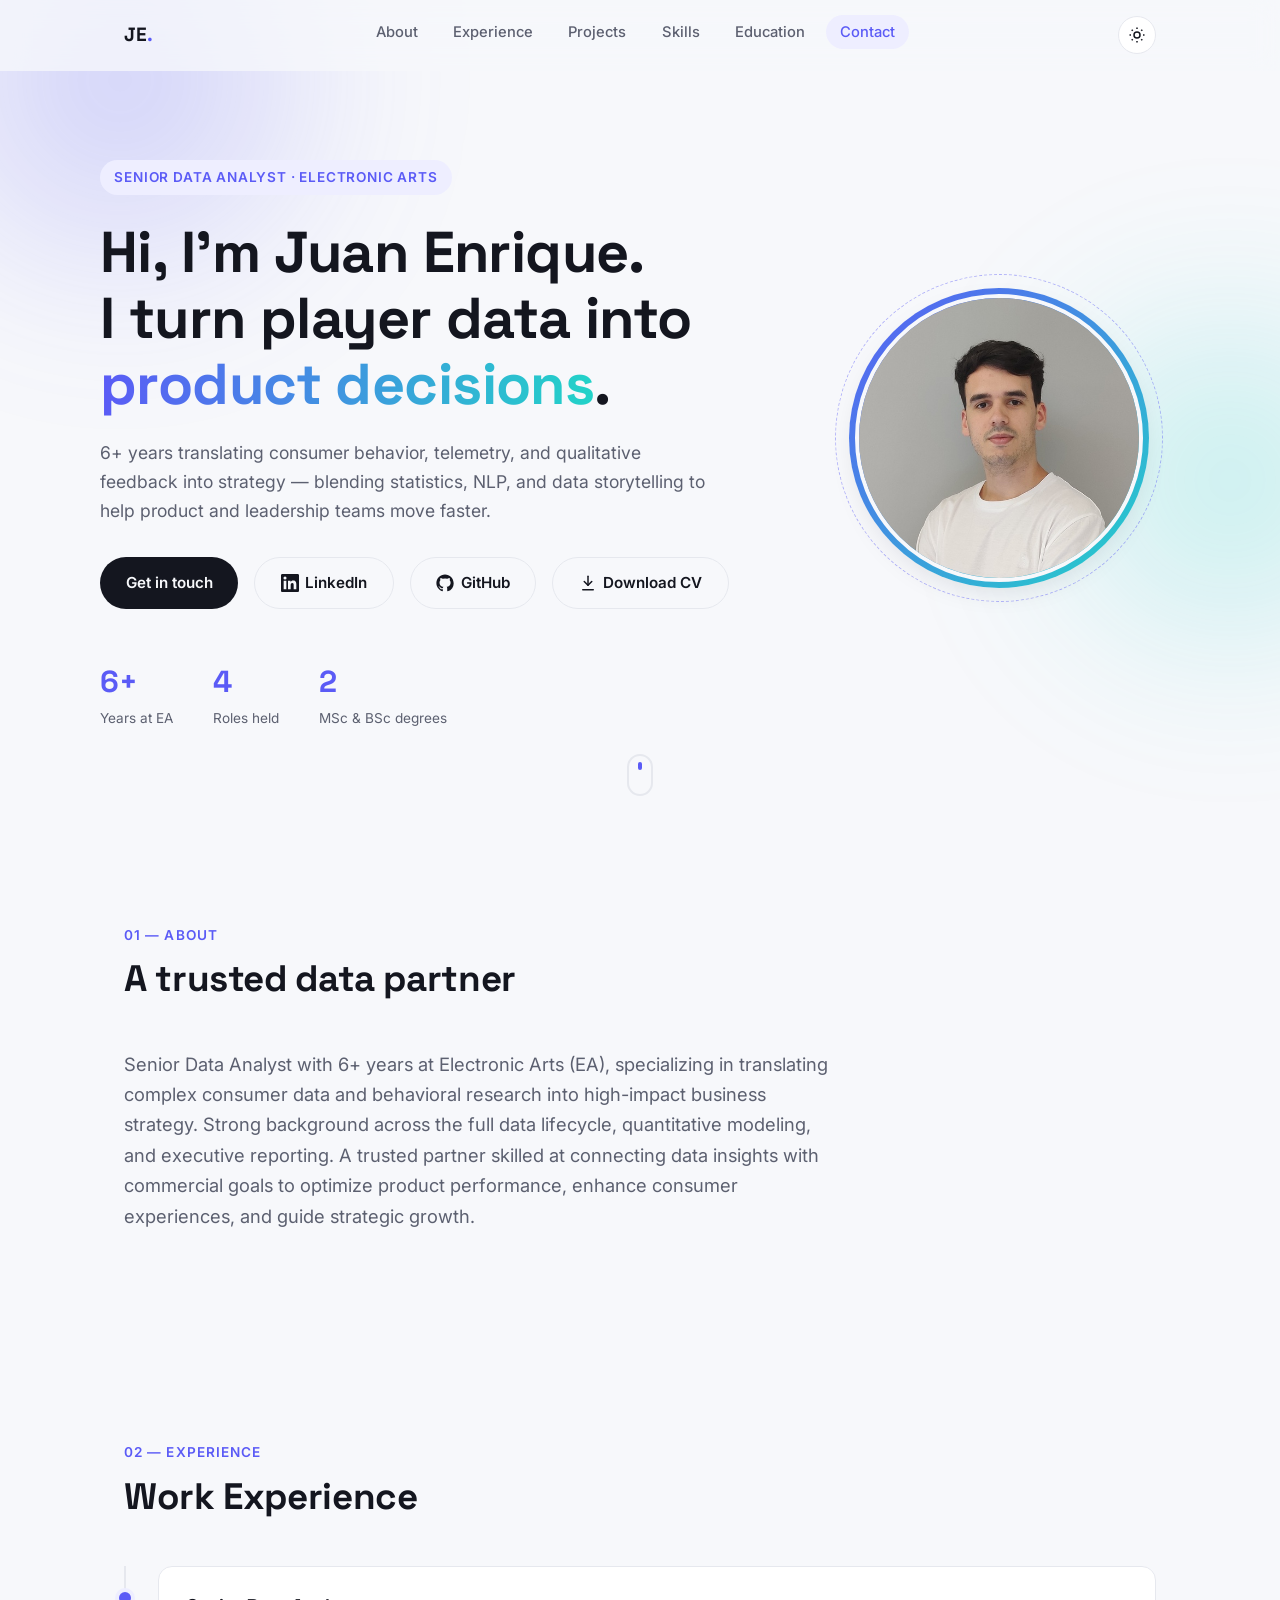
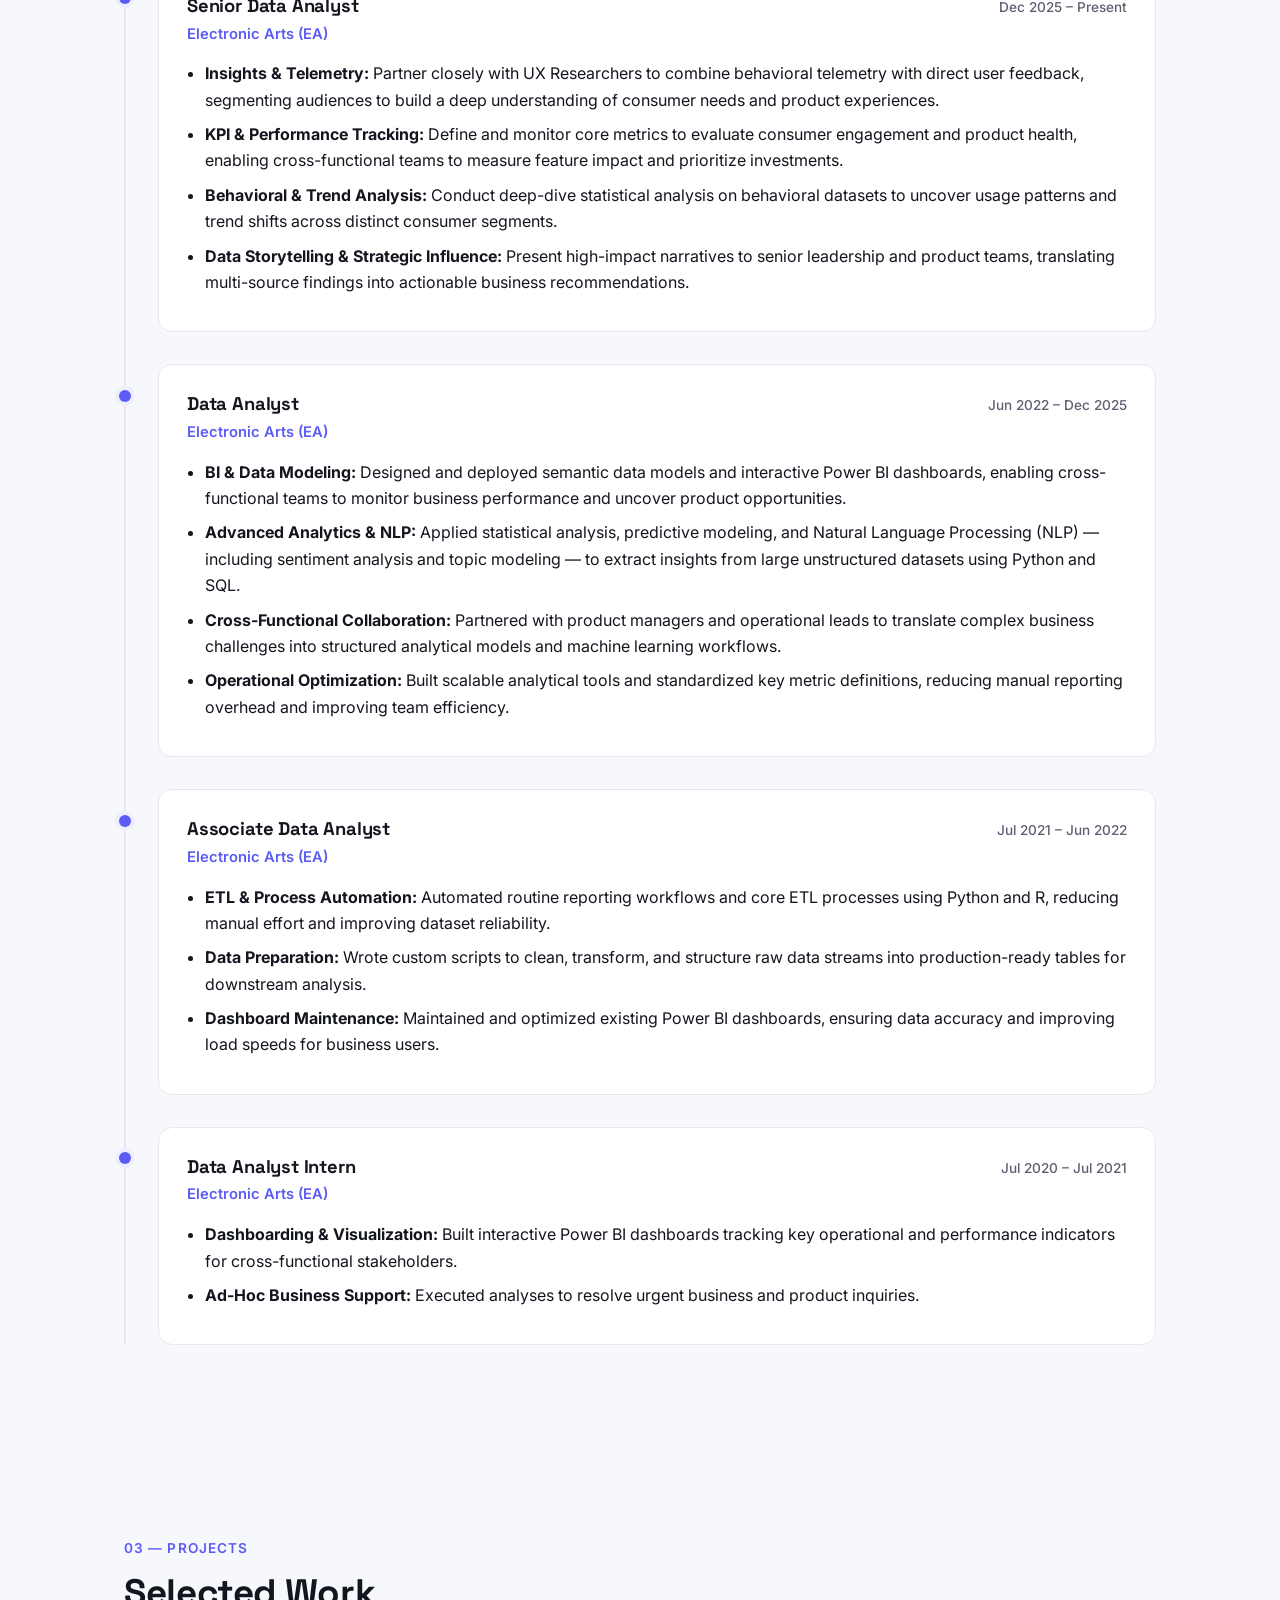
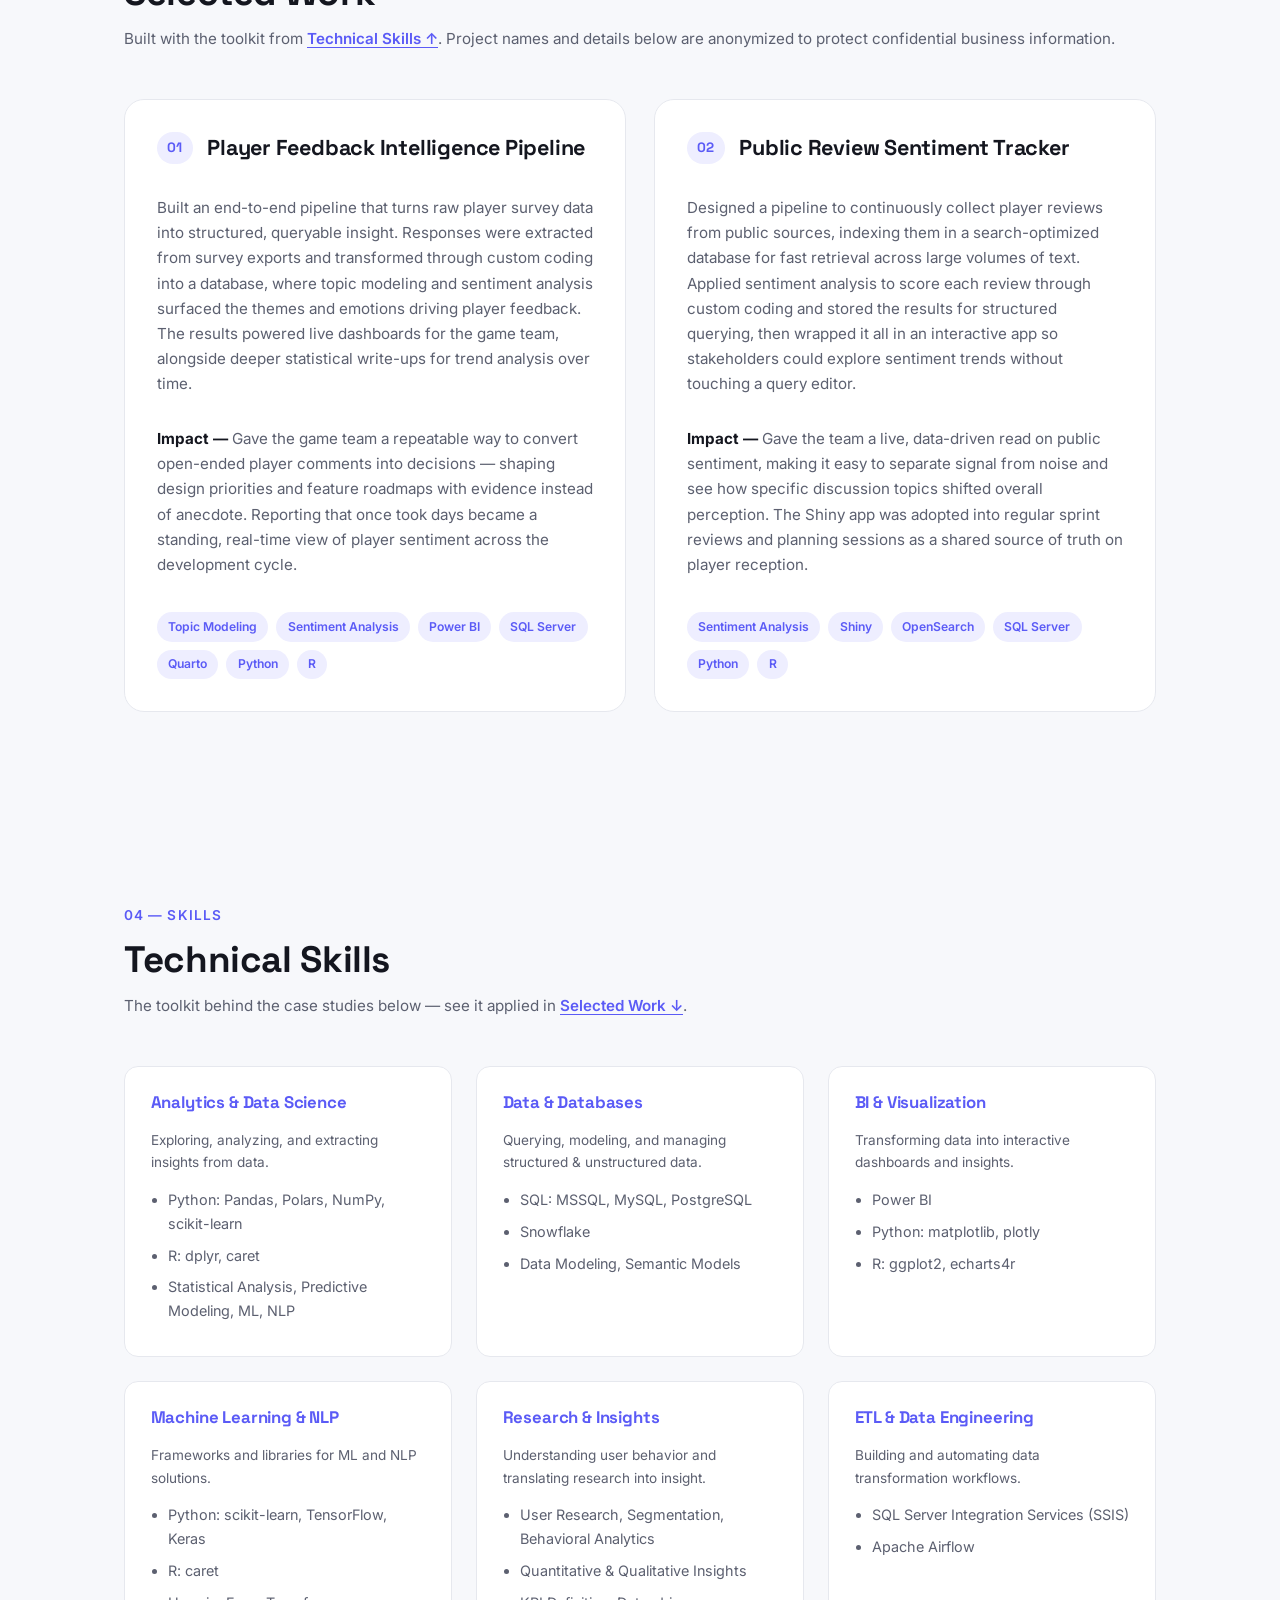
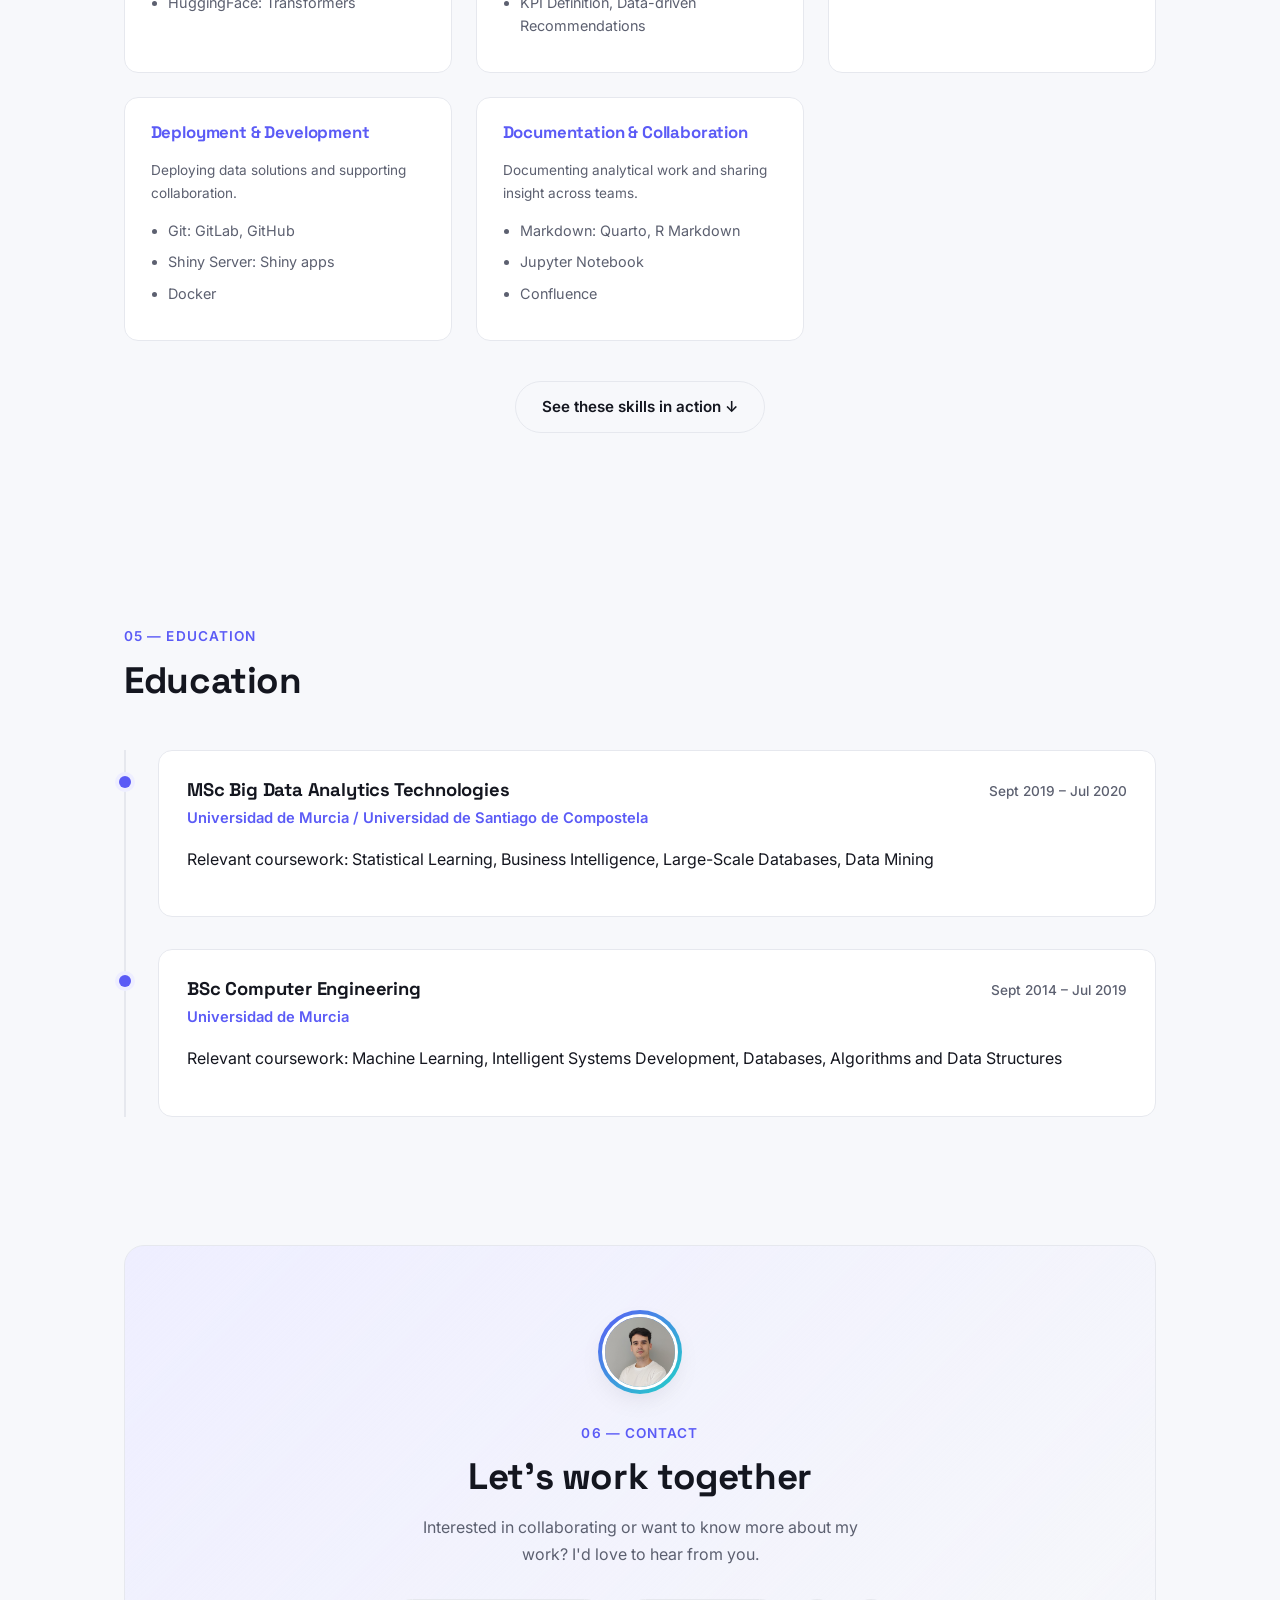
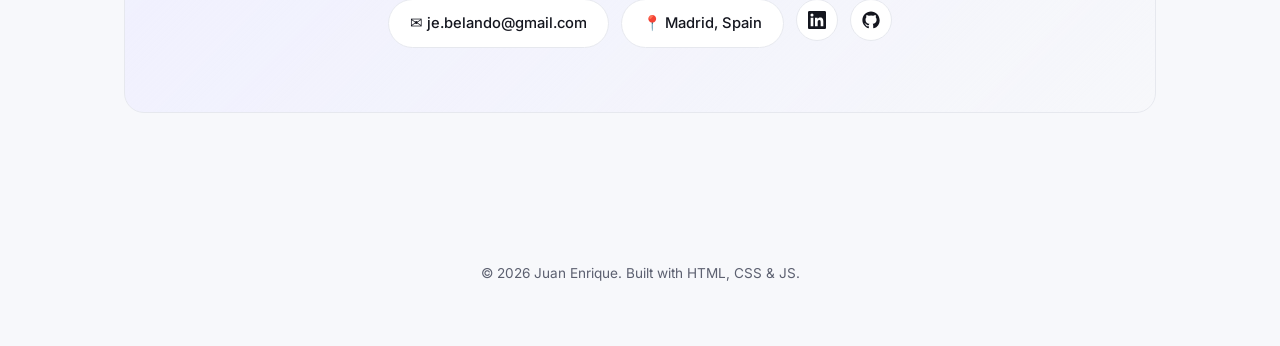
==== index.html @ f8875a60 "Portfolio site" ====
<!DOCTYPE html>
<html lang="en">
<head>
  <meta charset="UTF-8">
  <meta name="viewport" content="width=device-width, initial-scale=1.0">
  <title>Juan Enrique Belando — Senior Data Analyst</title>
  <meta name="description" content="Senior Data Analyst specializing in behavioral analytics, NLP, and data storytelling.">

  <link rel="icon" type="image/svg+xml" href="favicon.svg">
  <link rel="apple-touch-icon" href="favicon.svg">

  <meta property="og:type" content="website">
  <meta property="og:title" content="Juan Enrique — Senior Data Analyst">
  <meta property="og:description" content="Senior Data Analyst specializing in behavioral analytics, NLP, and data storytelling.">
  <meta property="og:image" content="profile.jpeg">
  <meta name="twitter:card" content="summary">
  <meta name="twitter:title" content="Juan Enrique — Senior Data Analyst">
  <meta name="twitter:description" content="Senior Data Analyst specializing in behavioral analytics, NLP, and data storytelling.">
  <meta name="twitter:image" content="profile.jpeg">

  <link rel="preconnect" href="https://fonts.googleapis.com">
  <link rel="preconnect" href="https://fonts.gstatic.com" crossorigin>
  <link href="https://fonts.googleapis.com/css2?family=Space+Grotesk:wght@500;600;700&family=Inter:wght@400;500;600;700&display=swap" rel="stylesheet">
  <link rel="stylesheet" href="styles.css">
</head>
<body>

  <div class="bg-decoration" aria-hidden="true">
    <div class="blob blob-1"></div>
    <div class="blob blob-2"></div>
  </div>

  <nav class="navbar" id="navbar">
    <div class="nav-inner">
      <a href="#top" class="nav-name">JE<span class="nav-dot">.</span></a>
      <button class="nav-toggle" id="navToggle" aria-label="Toggle menu" aria-expanded="false">
        <span></span><span></span><span></span>
      </button>
      <ul class="nav-links" id="navLinks">
        <li><a href="#about" class="nav-link">About</a></li>
        <li><a href="#experience" class="nav-link">Experience</a></li>
        <li><a href="#projects" class="nav-link">Projects</a></li>
        <li><a href="#skills" class="nav-link">Skills</a></li>
        <li><a href="#education" class="nav-link">Education</a></li>
        <li><a href="#contact" class="nav-link">Contact</a></li>
      </ul>
      <button class="theme-toggle" id="themeToggle" aria-label="Toggle dark mode">
        <svg class="icon-sun" viewBox="0 0 24 24" fill="none" stroke="currentColor" stroke-width="2"><circle cx="12" cy="12" r="4"/><path d="M12 2v2M12 20v2M4.93 4.93l1.41 1.41M17.66 17.66l1.41 1.41M2 12h2M20 12h2M4.93 19.07l1.41-1.41M17.66 6.34l1.41-1.41"/></svg>
        <svg class="icon-moon" viewBox="0 0 24 24" fill="none" stroke="currentColor" stroke-width="2"><path d="M21 12.79A9 9 0 1111.21 3 7 7 0 0021 12.79z"/></svg>
      </button>
    </div>
  </nav>

  <header class="hero" id="top">
    <div class="hero-inner">
      <div class="hero-text">
        <p class="hero-eyebrow reveal">Senior Data Analyst · Electronic Arts</p>
        <h1 class="reveal">Hi, I'm Juan Enrique.<br>I turn player data into <span class="highlight">product decisions</span>.</h1>
        <p class="hero-summary reveal">
          6+ years translating consumer behavior, telemetry, and qualitative feedback into strategy —
          blending statistics, NLP, and data storytelling to help product and leadership teams move faster.
        </p>
        <div class="hero-links reveal">
          <a href="mailto:je.belando@gmail.com" class="btn btn-primary">Get in touch</a>
          <a href="https://www.linkedin.com/in/juan-enrique-belando" class="btn btn-ghost icon-btn" target="_blank" rel="noopener" aria-label="LinkedIn">
            <svg viewBox="0 0 24 24" fill="currentColor"><path d="M20.45 20.45h-3.55v-5.57c0-1.33-.02-3.03-1.85-3.03-1.86 0-2.15 1.45-2.15 2.94v5.66H9.35V9h3.41v1.56h.05c.47-.9 1.63-1.85 3.36-1.85 3.6 0 4.27 2.37 4.27 5.45v6.29zM5.34 7.43a2.06 2.06 0 1 1 0-4.12 2.06 2.06 0 0 1 0 4.12zM7.11 20.45H3.56V9h3.55v11.45zM22.22 0H1.77C.79 0 0 .77 0 1.73v20.54C0 23.23.79 24 1.77 24h20.45c.98 0 1.78-.77 1.78-1.73V1.73C24 .77 23.2 0 22.22 0z"/></svg>
            <span>LinkedIn</span>
          </a>
          <a href="https://github.com/juanenb" class="btn btn-ghost icon-btn" target="_blank" rel="noopener" aria-label="GitHub">
            <svg viewBox="0 0 24 24" fill="currentColor"><path d="M12 .5C5.65.5.5 5.65.5 12c0 5.09 3.29 9.4 7.86 10.93.57.1.78-.25.78-.55v-2.14c-3.2.7-3.87-1.35-3.87-1.35-.53-1.33-1.29-1.69-1.29-1.69-1.05-.72.08-.7.08-.7 1.16.08 1.77 1.2 1.77 1.2 1.03 1.76 2.71 1.25 3.37.95.1-.75.4-1.25.73-1.53-2.55-.29-5.24-1.28-5.24-5.69 0-1.26.45-2.29 1.19-3.09-.12-.29-.52-1.47.11-3.06 0 0 .97-.31 3.18 1.18a11 11 0 0 1 5.79 0c2.2-1.49 3.17-1.18 3.17-1.18.64 1.59.24 2.77.12 3.06.74.8 1.19 1.83 1.19 3.09 0 4.42-2.7 5.4-5.27 5.68.42.36.78 1.07.78 2.16v3.2c0 .3.2.66.79.55A10.51 10.51 0 0 0 23.5 12C23.5 5.65 18.35.5 12 .5z"/></svg>
            <span>GitHub</span>
          </a>
          <a href="CV_JuanEnriqueBelando.pdf" class="btn btn-ghost icon-btn" download aria-label="Download CV">
            <svg viewBox="0 0 24 24" fill="none" stroke="currentColor" stroke-width="2" stroke-linecap="round" stroke-linejoin="round"><path d="M12 3v12"/><path d="M7 10l5 5 5-5"/><path d="M5 21h14"/></svg>
            <span>Download CV</span>
          </a>
        </div>
        <div class="hero-stats reveal">
          <div class="stat"><span class="stat-num">6+</span><span class="stat-label">Years at EA</span></div>
          <div class="stat"><span class="stat-num">4</span><span class="stat-label">Roles held</span></div>
          <div class="stat"><span class="stat-num">2</span><span class="stat-label">MSc &amp; BSc degrees</span></div>
        </div>
      </div>
      <div class="hero-avatar reveal">
        <div class="hero-avatar-ring">
          <img src="profile.jpeg" alt="Portrait of Juan Enrique" />
        </div>
      </div>
    </div>
    <a href="#about" class="scroll-cue" aria-label="Scroll down">
      <span></span>
    </a>
  </header>

  <main>
    <section id="about" class="section">
      <div class="section-head reveal">
        <span class="section-kicker">01 — About</span>
        <h2 class="section-title">A trusted data partner</h2>
      </div>
      <p class="about-text reveal">
        Senior Data Analyst with 6+ years at Electronic Arts (EA), specializing in translating complex
        consumer data and behavioral research into high-impact business strategy. Strong background across
        the full data lifecycle, quantitative modeling, and executive reporting. A trusted partner skilled
        at connecting data insights with commercial goals to optimize product performance, enhance consumer
        experiences, and guide strategic growth.
      </p>
    </section>

    <section id="experience" class="section">
      <div class="section-head reveal">
        <span class="section-kicker">02 — Experience</span>
        <h2 class="section-title">Work Experience</h2>
      </div>
      <div class="timeline">

        <div class="timeline-item reveal">
          <div class="timeline-dot"></div>
          <div class="timeline-card">
            <div class="timeline-header">
              <h3>Senior Data Analyst</h3>
              <span class="timeline-date">Dec 2025 – Present</span>
            </div>
            <div class="timeline-org">Electronic Arts (EA)</div>
            <ul>
              <li><strong>Insights &amp; Telemetry:</strong> Partner closely with UX Researchers to combine behavioral telemetry with direct user feedback, segmenting audiences to build a deep understanding of consumer needs and product experiences.</li>
              <li><strong>KPI &amp; Performance Tracking:</strong> Define and monitor core metrics to evaluate consumer engagement and product health, enabling cross-functional teams to measure feature impact and prioritize investments.</li>
              <li><strong>Behavioral &amp; Trend Analysis:</strong> Conduct deep-dive statistical analysis on behavioral datasets to uncover usage patterns and trend shifts across distinct consumer segments.</li>
              <li><strong>Data Storytelling &amp; Strategic Influence:</strong> Present high-impact narratives to senior leadership and product teams, translating multi-source findings into actionable business recommendations.</li>
            </ul>
          </div>
        </div>

        <div class="timeline-item reveal">
          <div class="timeline-dot"></div>
          <div class="timeline-card">
            <div class="timeline-header">
              <h3>Data Analyst</h3>
              <span class="timeline-date">Jun 2022 – Dec 2025</span>
            </div>
            <div class="timeline-org">Electronic Arts (EA)</div>
            <ul>
              <li><strong>BI &amp; Data Modeling:</strong> Designed and deployed semantic data models and interactive Power BI dashboards, enabling cross-functional teams to monitor business performance and uncover product opportunities.</li>
              <li><strong>Advanced Analytics &amp; NLP:</strong> Applied statistical analysis, predictive modeling, and Natural Language Processing (NLP) — including sentiment analysis and topic modeling — to extract insights from large unstructured datasets using Python and SQL.</li>
              <li><strong>Cross-Functional Collaboration:</strong> Partnered with product managers and operational leads to translate complex business challenges into structured analytical models and machine learning workflows.</li>
              <li><strong>Operational Optimization:</strong> Built scalable analytical tools and standardized key metric definitions, reducing manual reporting overhead and improving team efficiency.</li>
            </ul>
          </div>
        </div>

        <div class="timeline-item reveal">
          <div class="timeline-dot"></div>
          <div class="timeline-card">
            <div class="timeline-header">
              <h3>Associate Data Analyst</h3>
              <span class="timeline-date">Jul 2021 – Jun 2022</span>
            </div>
            <div class="timeline-org">Electronic Arts (EA)</div>
            <ul>
              <li><strong>ETL &amp; Process Automation:</strong> Automated routine reporting workflows and core ETL processes using Python and R, reducing manual effort and improving dataset reliability.</li>
              <li><strong>Data Preparation:</strong> Wrote custom scripts to clean, transform, and structure raw data streams into production-ready tables for downstream analysis.</li>
              <li><strong>Dashboard Maintenance:</strong> Maintained and optimized existing Power BI dashboards, ensuring data accuracy and improving load speeds for business users.</li>
            </ul>
          </div>
        </div>

        <div class="timeline-item reveal">
          <div class="timeline-dot"></div>
          <div class="timeline-card">
            <div class="timeline-header">
              <h3>Data Analyst Intern</h3>
              <span class="timeline-date">Jul 2020 – Jul 2021</span>
            </div>
            <div class="timeline-org">Electronic Arts (EA)</div>
            <ul>
              <li><strong>Dashboarding &amp; Visualization:</strong> Built interactive Power BI dashboards tracking key operational and performance indicators for cross-functional stakeholders.</li>
              <li><strong>Ad-Hoc Business Support:</strong> Executed analyses to resolve urgent business and product inquiries.</li>
            </ul>
          </div>
        </div>

      </div>
    </section>

    <section id="projects" class="section">
      <div class="section-head reveal">
        <span class="section-kicker">03 — Projects</span>
        <h2 class="section-title">Selected Work</h2>
        <p class="section-subtitle">Built with the toolkit from <a href="#skills" class="inline-link">Technical Skills ↑</a>. Project names and details below are anonymized to protect confidential business information.</p>
      </div>
      <div class="project-grid">

        <article class="project-card reveal">
          <div class="project-card-top">
            <span class="project-index">01</span>
            <h3>Player Feedback Intelligence Pipeline</h3>
          </div>
          <p class="project-desc">
            Built an end-to-end pipeline that turns raw player survey data into structured, queryable insight.
            Responses were extracted from survey exports and transformed through custom coding into a database,
            where topic modeling and sentiment analysis surfaced the themes and emotions driving player
            feedback. The results powered live dashboards for the game team, alongside deeper statistical
            write-ups for trend analysis over time.
          </p>
          <p class="project-impact">
            <strong>Impact —</strong> Gave the game team a repeatable way to convert open-ended player comments
            into decisions — shaping design priorities and feature roadmaps with evidence instead of anecdote.
            Reporting that once took days became a standing, real-time view of player sentiment across the
            development cycle.
          </p>
          <div class="tags">
            <span class="tag">Topic Modeling</span>
            <span class="tag">Sentiment Analysis</span>
            <span class="tag">Power BI</span>
            <span class="tag">SQL Server</span>
            <span class="tag">Quarto</span>
            <span class="tag">Python</span>
            <span class="tag">R</span>
          </div>
        </article>

        <article class="project-card reveal">
          <div class="project-card-top">
            <span class="project-index">02</span>
            <h3>Public Review Sentiment Tracker</h3>
          </div>
          <p class="project-desc">
            Designed a pipeline to continuously collect player reviews from public sources, indexing them in a
            search-optimized database for fast retrieval across large volumes of text. Applied sentiment
            analysis to score each review through custom coding and stored the results for structured querying,
            then wrapped it all in an interactive app so stakeholders could explore sentiment trends without
            touching a query editor.
          </p>
          <p class="project-impact">
            <strong>Impact —</strong> Gave the team a live, data-driven read on public sentiment, making it easy
            to separate signal from noise and see how specific discussion topics shifted overall perception.
            The Shiny app was adopted into regular sprint reviews and planning sessions as a shared source of
            truth on player reception.
          </p>
          <div class="tags">
            <span class="tag">Sentiment Analysis</span>
            <span class="tag">Shiny</span>
            <span class="tag">OpenSearch</span>
            <span class="tag">SQL Server</span>
            <span class="tag">Python</span>
            <span class="tag">R</span>
          </div>
        </article>

      </div>
    </section>

    <section id="skills" class="section">
      <div class="section-head reveal">
        <span class="section-kicker">04 — Skills</span>
        <h2 class="section-title">Technical Skills</h2>
        <p class="section-subtitle">The toolkit behind the case studies below — see it applied in <a href="#projects" class="inline-link">Selected Work ↓</a>.</p>
      </div>
      <div class="skills-grid">

        <div class="skill-card reveal">
          <h3>Analytics &amp; Data Science</h3>
          <p class="skill-desc">Exploring, analyzing, and extracting insights from data.</p>
          <ul>
            <li>Python: Pandas, Polars, NumPy, scikit-learn</li>
            <li>R: dplyr, caret</li>
            <li>Statistical Analysis, Predictive Modeling, ML, NLP</li>
          </ul>
        </div>

        <div class="skill-card reveal">
          <h3>Data &amp; Databases</h3>
          <p class="skill-desc">Querying, modeling, and managing structured &amp; unstructured data.</p>
          <ul>
            <li>SQL: MSSQL, MySQL, PostgreSQL</li>
            <li>Snowflake</li>
            <li>Data Modeling, Semantic Models</li>
          </ul>
        </div>

        <div class="skill-card reveal">
          <h3>BI &amp; Visualization</h3>
          <p class="skill-desc">Transforming data into interactive dashboards and insights.</p>
          <ul>
            <li>Power BI</li>
            <li>Python: matplotlib, plotly</li>
            <li>R: ggplot2, echarts4r</li>
          </ul>
        </div>

        <div class="skill-card reveal">
          <h3>Machine Learning &amp; NLP</h3>
          <p class="skill-desc">Frameworks and libraries for ML and NLP solutions.</p>
          <ul>
            <li>Python: scikit-learn, TensorFlow, Keras</li>
            <li>R: caret</li>
            <li>HuggingFace: Transformers</li>
          </ul>
        </div>

        <div class="skill-card reveal">
          <h3>Research &amp; Insights</h3>
          <p class="skill-desc">Understanding user behavior and translating research into insight.</p>
          <ul>
            <li>User Research, Segmentation, Behavioral Analytics</li>
            <li>Quantitative &amp; Qualitative Insights</li>
            <li>KPI Definition, Data-driven Recommendations</li>
          </ul>
        </div>

        <div class="skill-card reveal">
          <h3>ETL &amp; Data Engineering</h3>
          <p class="skill-desc">Building and automating data transformation workflows.</p>
          <ul>
            <li>SQL Server Integration Services (SSIS)</li>
            <li>Apache Airflow</li>
          </ul>
        </div>

        <div class="skill-card reveal">
          <h3>Deployment &amp; Development</h3>
          <p class="skill-desc">Deploying data solutions and supporting collaboration.</p>
          <ul>
            <li>Git: GitLab, GitHub</li>
            <li>Shiny Server: Shiny apps</li>
            <li>Docker</li>
          </ul>
        </div>

        <div class="skill-card reveal">
          <h3>Documentation &amp; Collaboration</h3>
          <p class="skill-desc">Documenting analytical work and sharing insight across teams.</p>
          <ul>
            <li>Markdown: Quarto, R Markdown</li>
            <li>Jupyter Notebook</li>
            <li>Confluence</li>
          </ul>
        </div>

      </div>
      <div class="skills-cta reveal">
        <a href="#projects" class="btn btn-ghost">See these skills in action ↓</a>
      </div>
    </section>

    <section id="education" class="section">
      <div class="section-head reveal">
        <span class="section-kicker">05 — Education</span>
        <h2 class="section-title">Education</h2>
      </div>
      <div class="timeline">
        <div class="timeline-item reveal">
          <div class="timeline-dot"></div>
          <div class="timeline-card">
            <div class="timeline-header">
              <h3>MSc Big Data Analytics Technologies</h3>
              <span class="timeline-date">Sept 2019 – Jul 2020</span>
            </div>
            <div class="timeline-org">Universidad de Murcia / Universidad de Santiago de Compostela</div>
            <p>Relevant coursework: Statistical Learning, Business Intelligence, Large-Scale Databases, Data Mining</p>
          </div>
        </div>
        <div class="timeline-item reveal">
          <div class="timeline-dot"></div>
          <div class="timeline-card">
            <div class="timeline-header">
              <h3>BSc Computer Engineering</h3>
              <span class="timeline-date">Sept 2014 – Jul 2019</span>
            </div>
            <div class="timeline-org">Universidad de Murcia</div>
            <p>Relevant coursework: Machine Learning, Intelligent Systems Development, Databases, Algorithms and Data Structures</p>
          </div>
        </div>
      </div>
    </section>

    <section id="contact" class="section contact-section">
      <div class="contact-card reveal">
        <div class="contact-avatar">
          <div class="contact-avatar-ring">
            <img src="profile.jpeg" alt="Portrait of Juan Enrique" />
          </div>
        </div>
        <span class="section-kicker">06 — Contact</span>
        <h2 class="section-title">Let's work together</h2>
        <p>Interested in collaborating or want to know more about my work? I'd love to hear from you.</p>
        <div class="contact-details">
          <a href="mailto:je.belando@gmail.com" class="contact-pill">✉ je.belando@gmail.com</a>
          <span class="contact-pill contact-pill-static">📍 Madrid, Spain</span>
          <a href="https://www.linkedin.com/in/juan-enrique-belando" class="contact-pill icon-pill" target="_blank" rel="noopener" aria-label="LinkedIn">
            <svg viewBox="0 0 24 24" fill="currentColor"><path d="M20.45 20.45h-3.55v-5.57c0-1.33-.02-3.03-1.85-3.03-1.86 0-2.15 1.45-2.15 2.94v5.66H9.35V9h3.41v1.56h.05c.47-.9 1.63-1.85 3.36-1.85 3.6 0 4.27 2.37 4.27 5.45v6.29zM5.34 7.43a2.06 2.06 0 1 1 0-4.12 2.06 2.06 0 0 1 0 4.12zM7.11 20.45H3.56V9h3.55v11.45zM22.22 0H1.77C.79 0 0 .77 0 1.73v20.54C0 23.23.79 24 1.77 24h20.45c.98 0 1.78-.77 1.78-1.73V1.73C24 .77 23.2 0 22.22 0z"/></svg>
          </a>
          <a href="https://github.com/juanenb" class="contact-pill icon-pill" target="_blank" rel="noopener" aria-label="GitHub">
            <svg viewBox="0 0 24 24" fill="currentColor"><path d="M12 .5C5.65.5.5 5.65.5 12c0 5.09 3.29 9.4 7.86 10.93.57.1.78-.25.78-.55v-2.14c-3.2.7-3.87-1.35-3.87-1.35-.53-1.33-1.29-1.69-1.29-1.69-1.05-.72.08-.7.08-.7 1.16.08 1.77 1.2 1.77 1.2 1.03 1.76 2.71 1.25 3.37.95.1-.75.4-1.25.73-1.53-2.55-.29-5.24-1.28-5.24-5.69 0-1.26.45-2.29 1.19-3.09-.12-.29-.52-1.47.11-3.06 0 0 .97-.31 3.18 1.18a11 11 0 0 1 5.79 0c2.2-1.49 3.17-1.18 3.17-1.18.64 1.59.24 2.77.12 3.06.74.8 1.19 1.83 1.19 3.09 0 4.42-2.7 5.4-5.27 5.68.42.36.78 1.07.78 2.16v3.2c0 .3.2.66.79.55A10.51 10.51 0 0 0 23.5 12C23.5 5.65 18.35.5 12 .5z"/></svg>
          </a>
        </div>
      </div>
    </section>
  </main>

  <footer class="footer">
    <p>&copy; <span id="year"></span> Juan Enrique. Built with HTML, CSS &amp; JS.</p>
  </footer>

  <script src="script.js"></script>
</body>
</html>
---- styles.css ----
/* ---------- Design tokens ---------- */

:root {
  --bg: #f7f8fb;
  --bg-elevated: #ffffff;
  --text: #14161f;
  --text-muted: #5c6070;
  --border: #e6e8ee;
  --accent: #5b5bf6;
  --accent-2: #22d3c8;
  --accent-soft: #eeeeff;
  --shadow: 0 10px 30px -12px rgba(20, 22, 31, 0.15);
  --radius-lg: 20px;
  --radius-md: 14px;
  --radius-sm: 8px;
  --max-width: 1080px;
  --font-display: "Space Grotesk", "Segoe UI", sans-serif;
  --font-body: "Inter", "Segoe UI", sans-serif;
}

html[data-theme="dark"] {
  --bg: #0b0c14;
  --bg-elevated: #14161f;
  --text: #f2f3f7;
  --text-muted: #9296a8;
  --border: #262838;
  --accent: #8686ff;
  --accent-2: #2ee6d6;
  --accent-soft: #1b1c2e;
  --shadow: 0 10px 40px -12px rgba(0, 0, 0, 0.55);
}

* {
  box-sizing: border-box;
}

html {
  scroll-behavior: smooth;
}

body {
  margin: 0;
  font-family: var(--font-body);
  background: var(--bg);
  color: var(--text);
  line-height: 1.65;
  transition: background 0.3s ease, color 0.3s ease;
  overflow-x: hidden;
}

h1, h2, h3 {
  font-family: var(--font-display);
  line-height: 1.15;
  letter-spacing: -0.01em;
}

a {
  color: inherit;
  text-decoration: none;
}

ul {
  padding-left: 1.1rem;
  margin: 0;
}

li {
  margin-bottom: 0.5rem;
}

/* ---------- Background decoration ---------- */

.bg-decoration {
  position: fixed;
  inset: 0;
  z-index: -1;
  overflow: hidden;
  pointer-events: none;
}

.blob {
  position: absolute;
  border-radius: 50%;
  filter: blur(90px);
  opacity: 0.35;
}

.blob-1 {
  width: 480px;
  height: 480px;
  top: -160px;
  left: -120px;
  background: radial-gradient(circle, var(--accent), transparent 70%);
}

.blob-2 {
  width: 420px;
  height: 420px;
  top: 30%;
  right: -160px;
  background: radial-gradient(circle, var(--accent-2), transparent 70%);
}

/* ---------- Navbar ---------- */

.navbar {
  position: fixed;
  top: 0;
  left: 0;
  right: 0;
  z-index: 100;
  background: color-mix(in srgb, var(--bg) 78%, transparent);
  backdrop-filter: blur(14px);
  border-bottom: 1px solid transparent;
  transition: border-color 0.3s ease, background 0.3s ease;
}

.navbar.scrolled {
  border-bottom-color: var(--border);
}

.nav-inner {
  max-width: var(--max-width);
  margin: 0 auto;
  padding: 1rem 1.5rem;
  display: flex;
  align-items: center;
  justify-content: space-between;
  gap: 1rem;
}

.nav-name {
  font-family: var(--font-display);
  font-weight: 700;
  font-size: 1.2rem;
}

.nav-dot {
  color: var(--accent);
}

.nav-links {
  list-style: none;
  display: flex;
  gap: 0.5rem;
  margin: 0;
  padding: 0;
}

.nav-link {
  font-size: 0.92rem;
  font-weight: 500;
  color: var(--text-muted);
  padding: 0.5rem 0.85rem;
  border-radius: 999px;
  transition: background 0.2s ease, color 0.2s ease;
}

.nav-link:hover {
  color: var(--text);
  background: var(--accent-soft);
}

.nav-link.active {
  color: var(--accent);
  background: var(--accent-soft);
}

.theme-toggle {
  width: 38px;
  height: 38px;
  border-radius: 50%;
  border: 1px solid var(--border);
  background: var(--bg-elevated);
  color: var(--text);
  display: flex;
  align-items: center;
  justify-content: center;
  cursor: pointer;
  flex-shrink: 0;
}

.theme-toggle svg {
  width: 18px;
  height: 18px;
}

.theme-toggle .icon-moon {
  display: none;
}

html[data-theme="dark"] .theme-toggle .icon-sun {
  display: none;
}

html[data-theme="dark"] .theme-toggle .icon-moon {
  display: block;
}

.nav-toggle {
  display: none;
  flex-direction: column;
  gap: 4px;
  width: 34px;
  height: 34px;
  border: 1px solid var(--border);
  border-radius: 8px;
  background: var(--bg-elevated);
  cursor: pointer;
  align-items: center;
  justify-content: center;
}

.nav-toggle span {
  width: 16px;
  height: 2px;
  background: var(--text);
  border-radius: 2px;
}

/* ---------- Hero ---------- */

.hero {
  position: relative;
  min-height: 92vh;
  display: flex;
  align-items: center;
  padding: 7rem 1.5rem 4rem;
}

.hero-inner {
  max-width: var(--max-width);
  margin: 0 auto;
  width: 100%;
  display: grid;
  grid-template-columns: 1.3fr 0.7fr;
  align-items: center;
  gap: 3rem;
}

.hero-text {
  min-width: 0;
}

.hero-avatar {
  display: flex;
  justify-content: center;
}

.hero-avatar-ring {
  position: relative;
  width: min(300px, 70vw);
  aspect-ratio: 1 / 1;
  border-radius: 50%;
  padding: 6px;
  background: linear-gradient(135deg, var(--accent), var(--accent-2));
  box-shadow: var(--shadow);
}

.hero-avatar-ring::before {
  content: "";
  position: absolute;
  inset: -14px;
  border-radius: 50%;
  border: 1px dashed color-mix(in srgb, var(--accent) 45%, transparent);
  animation: spin 26s linear infinite;
}

.hero-avatar-ring img {
  width: 100%;
  height: 100%;
  object-fit: cover;
  border-radius: 50%;
  display: block;
  border: 4px solid var(--bg);
  background: var(--bg-elevated);
}

@keyframes spin {
  from { transform: rotate(0deg); }
  to { transform: rotate(360deg); }
}

.hero-eyebrow {
  display: inline-block;
  font-size: 0.85rem;
  font-weight: 600;
  letter-spacing: 0.06em;
  text-transform: uppercase;
  color: var(--accent);
  background: var(--accent-soft);
  padding: 0.4rem 0.9rem;
  border-radius: 999px;
  margin-bottom: 1.5rem;
}

.hero h1 {
  font-size: clamp(2.2rem, 5vw, 3.6rem);
  font-weight: 700;
  margin: 0 0 1.25rem;
  max-width: 820px;
}

.highlight {
  background: linear-gradient(90deg, var(--accent), var(--accent-2));
  -webkit-background-clip: text;
  background-clip: text;
  color: transparent;
}

.hero-summary {
  max-width: 620px;
  font-size: 1.1rem;
  color: var(--text-muted);
  margin: 0 0 2rem;
}

.hero-links {
  display: flex;
  gap: 1rem;
  flex-wrap: wrap;
  margin-bottom: 3rem;
}

.btn {
  display: inline-flex;
  align-items: center;
  gap: 0.4rem;
  padding: 0.8rem 1.6rem;
  border-radius: 999px;
  font-weight: 600;
  font-size: 0.95rem;
  transition: transform 0.2s ease, box-shadow 0.2s ease, background 0.2s ease;
}

.btn-primary {
  background: var(--text);
  color: var(--bg);
}

.btn-primary:hover {
  transform: translateY(-2px);
  box-shadow: var(--shadow);
}

.btn-ghost {
  border: 1px solid var(--border);
  color: var(--text);
}

.btn-ghost:hover {
  background: var(--accent-soft);
  border-color: var(--accent);
}

.icon-btn svg {
  width: 18px;
  height: 18px;
  flex-shrink: 0;
}

.hero-stats {
  display: flex;
  gap: 2.5rem;
  flex-wrap: wrap;
}

.stat {
  display: flex;
  flex-direction: column;
}

.stat-num {
  font-family: var(--font-display);
  font-size: 1.9rem;
  font-weight: 700;
  color: var(--accent);
}

.stat-label {
  font-size: 0.85rem;
  color: var(--text-muted);
}

.scroll-cue {
  position: absolute;
  bottom: 2rem;
  left: 50%;
  transform: translateX(-50%);
  width: 26px;
  height: 42px;
  border: 2px solid var(--border);
  border-radius: 999px;
  display: flex;
  justify-content: center;
  padding-top: 6px;
}

.scroll-cue span {
  width: 4px;
  height: 8px;
  background: var(--accent);
  border-radius: 999px;
  animation: scroll-cue 1.6s infinite;
}

@keyframes scroll-cue {
  0% { transform: translateY(0); opacity: 1; }
  70% { transform: translateY(14px); opacity: 0; }
  100% { transform: translateY(0); opacity: 0; }
}

/* ---------- Sections ---------- */

.section {
  max-width: var(--max-width);
  margin: 0 auto;
  padding: 6rem 1.5rem;
}

.section-head {
  margin-bottom: 3rem;
}

.section-kicker {
  display: block;
  font-size: 0.85rem;
  font-weight: 600;
  letter-spacing: 0.08em;
  text-transform: uppercase;
  color: var(--accent);
  margin-bottom: 0.75rem;
}

.section-title {
  font-size: clamp(1.7rem, 3vw, 2.3rem);
  margin: 0;
}

.section-subtitle {
  color: var(--text-muted);
  font-size: 0.95rem;
  margin-top: 0.75rem;
}

.inline-link {
  color: var(--accent);
  font-weight: 600;
  text-decoration: underline;
  text-underline-offset: 3px;
}

.inline-link:hover {
  color: var(--text);
}

.skills-cta {
  display: flex;
  justify-content: center;
  margin-top: 2.5rem;
}

.not-found {
  min-height: 80vh;
  display: flex;
  flex-direction: column;
  align-items: center;
  justify-content: center;
  text-align: center;
  padding: 2rem 1.5rem;
  gap: 1rem;
}

.not-found h1 {
  font-size: clamp(1.8rem, 4vw, 2.6rem);
  max-width: 600px;
}

.about-text {
  font-size: 1.15rem;
  color: var(--text-muted);
  max-width: 720px;
}

/* ---------- Timeline ---------- */

.timeline {
  position: relative;
  display: flex;
  flex-direction: column;
  gap: 2rem;
  padding-left: 2rem;
  border-left: 2px solid var(--border);
}

.timeline-item {
  position: relative;
}

.timeline-dot {
  position: absolute;
  left: -2.45rem;
  top: 1.6rem;
  width: 12px;
  height: 12px;
  border-radius: 50%;
  background: var(--accent);
  box-shadow: 0 0 0 4px var(--accent-soft);
}

.timeline-card {
  background: var(--bg-elevated);
  border: 1px solid var(--border);
  border-radius: var(--radius-md);
  padding: 1.75rem;
  transition: transform 0.25s ease, box-shadow 0.25s ease;
}

.timeline-card:hover {
  transform: translateY(-3px);
  box-shadow: var(--shadow);
}

.timeline-header {
  display: flex;
  justify-content: space-between;
  align-items: baseline;
  flex-wrap: wrap;
  gap: 0.5rem;
}

.timeline-header h3 {
  margin: 0;
  font-size: 1.15rem;
}

.timeline-date {
  color: var(--text-muted);
  font-size: 0.85rem;
  white-space: nowrap;
  font-weight: 500;
}

.timeline-org {
  color: var(--accent);
  font-weight: 600;
  margin: 0.2rem 0 0.9rem;
  font-size: 0.92rem;
}

/* ---------- Projects ---------- */

.project-grid {
  display: grid;
  grid-template-columns: repeat(auto-fit, minmax(340px, 1fr));
  gap: 1.75rem;
}

.project-card {
  background: var(--bg-elevated);
  border: 1px solid var(--border);
  border-radius: var(--radius-lg);
  padding: 2rem;
  display: flex;
  flex-direction: column;
  transition: transform 0.25s ease, box-shadow 0.25s ease, border-color 0.25s ease;
}

.project-card:hover {
  transform: translateY(-5px);
  box-shadow: var(--shadow);
  border-color: var(--accent);
}

.project-card-top {
  display: flex;
  align-items: center;
  gap: 0.9rem;
  margin-bottom: 1rem;
}

.project-index {
  font-family: var(--font-display);
  font-size: 0.85rem;
  font-weight: 700;
  color: var(--accent);
  background: var(--accent-soft);
  border-radius: 999px;
  padding: 0.3rem 0.65rem;
}

.project-card h3 {
  margin: 0;
  font-size: 1.35rem;
}

.project-desc,
.project-impact {
  font-size: 0.95rem;
  color: var(--text-muted);
}

.project-impact strong {
  color: var(--text);
}

.tags {
  margin-top: auto;
  padding-top: 1.25rem;
  display: flex;
  flex-wrap: wrap;
  gap: 0.5rem;
}

.tag {
  background: var(--accent-soft);
  color: var(--accent);
  font-size: 0.76rem;
  font-weight: 600;
  padding: 0.3rem 0.7rem;
  border-radius: 999px;
}

/* ---------- Skills ---------- */

.skills-grid {
  display: grid;
  grid-template-columns: repeat(auto-fit, minmax(260px, 1fr));
  gap: 1.5rem;
}

.skill-card {
  background: var(--bg-elevated);
  border: 1px solid var(--border);
  border-radius: var(--radius-md);
  padding: 1.6rem;
  transition: transform 0.25s ease, box-shadow 0.25s ease;
}

.skill-card:hover {
  transform: translateY(-3px);
  box-shadow: var(--shadow);
}

.skill-card h3 {
  margin-top: 0;
  font-size: 1.05rem;
  color: var(--accent);
}

.skill-desc {
  color: var(--text-muted);
  font-size: 0.85rem;
  margin: 0.25rem 0 0.9rem;
}

.skill-card ul {
  font-size: 0.9rem;
  color: var(--text-muted);
}

/* ---------- Contact ---------- */

.contact-section {
  padding-top: 2rem;
}

.contact-card {
  text-align: center;
  background: linear-gradient(135deg, var(--accent-soft), transparent);
  border: 1px solid var(--border);
  border-radius: var(--radius-lg);
  padding: 4rem 2rem;
}

.contact-card p {
  color: var(--text-muted);
  max-width: 480px;
  margin: 1rem auto 2rem;
}

.contact-details {
  display: flex;
  flex-wrap: wrap;
  justify-content: center;
  gap: 0.75rem;
}

.contact-pill {
  border: 1px solid var(--border);
  background: var(--bg-elevated);
  padding: 0.7rem 1.3rem;
  border-radius: 999px;
  font-weight: 500;
  font-size: 0.92rem;
  transition: transform 0.2s ease, box-shadow 0.2s ease, border-color 0.2s ease;
}

.contact-pill:not(.contact-pill-static):hover {
  transform: translateY(-2px);
  border-color: var(--accent);
  box-shadow: var(--shadow);
}

.icon-pill {
  padding: 0.7rem;
  width: 42px;
  height: 42px;
  display: inline-flex;
  align-items: center;
  justify-content: center;
}

.icon-pill svg {
  width: 18px;
  height: 18px;
  flex-shrink: 0;
}

.contact-avatar {
  display: flex;
  justify-content: center;
  margin-bottom: 1.75rem;
}

.contact-avatar-ring {
  position: relative;
  width: 84px;
  height: 84px;
  border-radius: 50%;
  padding: 4px;
  background: linear-gradient(135deg, var(--accent), var(--accent-2));
  box-shadow: var(--shadow);
}

.contact-avatar-ring img {
  width: 100%;
  height: 100%;
  object-fit: cover;
  border-radius: 50%;
  display: block;
  border: 3px solid var(--bg-elevated);
  background: var(--bg-elevated);
}

/* ---------- Footer ---------- */

.footer {
  text-align: center;
  padding: 2.5rem 1.5rem 3rem;
  color: var(--text-muted);
  font-size: 0.85rem;
}

/* ---------- Reveal animation ---------- */

.reveal {
  opacity: 0;
  transform: translateY(24px);
  transition: opacity 0.7s ease, transform 0.7s ease;
}

.reveal.is-visible {
  opacity: 1;
  transform: translateY(0);
}

/* ---------- Responsive ---------- */

@media (max-width: 860px) {
  .nav-toggle {
    display: flex;
    order: 3;
  }

  .nav-links {
    position: absolute;
    top: 100%;
    left: 0;
    right: 0;
    background: var(--bg-elevated);
    border-bottom: 1px solid var(--border);
    flex-direction: column;
    padding: 1rem 1.5rem 1.5rem;
    gap: 0.25rem;
    display: none;
  }

  .nav-links.open {
    display: flex;
  }

  .nav-link {
    display: block;
  }

  .theme-toggle {
    order: 2;
  }
}

@media (max-width: 860px) {
  .hero-inner {
    grid-template-columns: 1fr;
    text-align: center;
    gap: 2rem;
  }

  .hero-avatar {
    order: -1;
  }

  .hero-avatar-ring {
    width: min(220px, 55vw);
  }

  .hero-links,
  .hero-stats {
    justify-content: center;
  }
}

@media (max-width: 640px) {
  .hero {
    min-height: auto;
    padding-top: 6.5rem;
  }

  .timeline {
    padding-left: 1.25rem;
  }

  .timeline-dot {
    left: -1.7rem;
  }

  .contact-card {
    padding: 2.5rem 1.25rem;
  }
}

@media (prefers-reduced-motion: reduce) {
  html {
    scroll-behavior: auto;
  }

  .reveal {
    transition: none;
    opacity: 1;
    transform: none;
  }

  .scroll-cue span {
    animation: none;
  }

  .hero-avatar-ring::before {
    animation: none;
  }
}
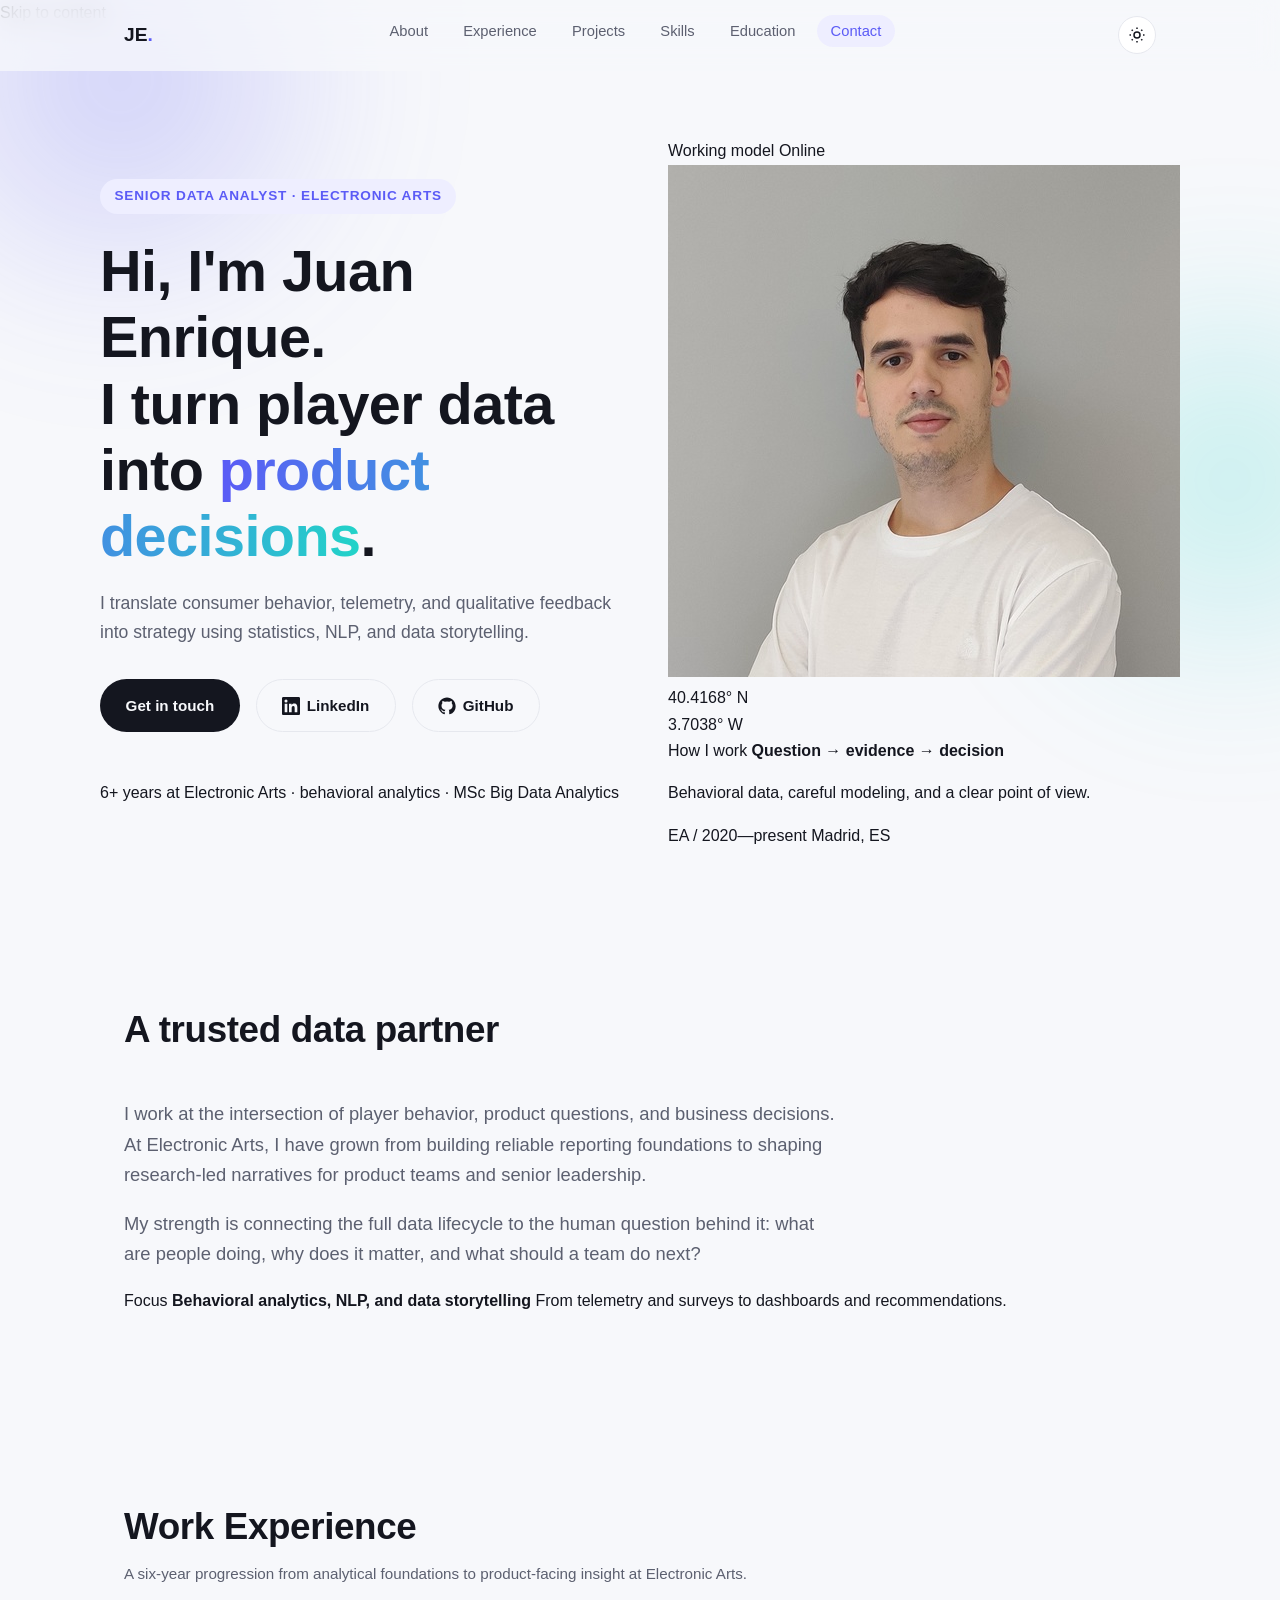
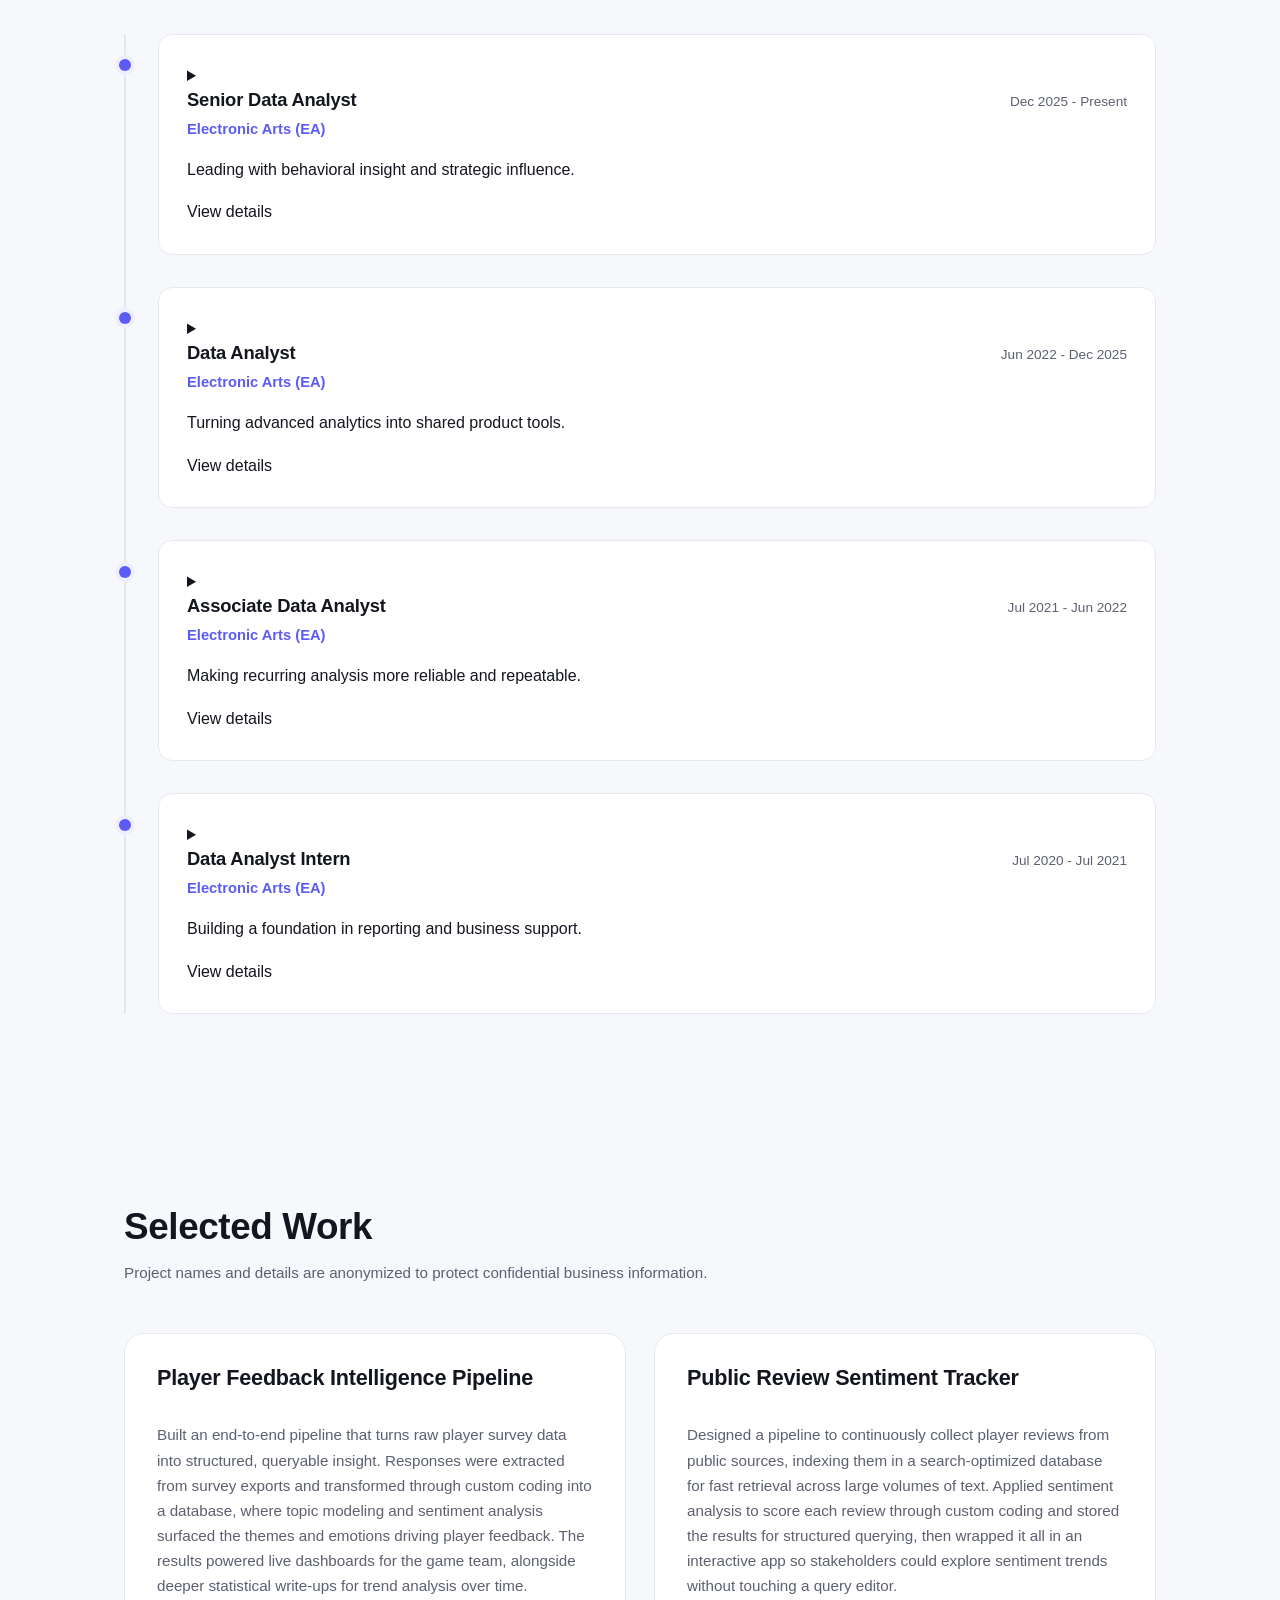
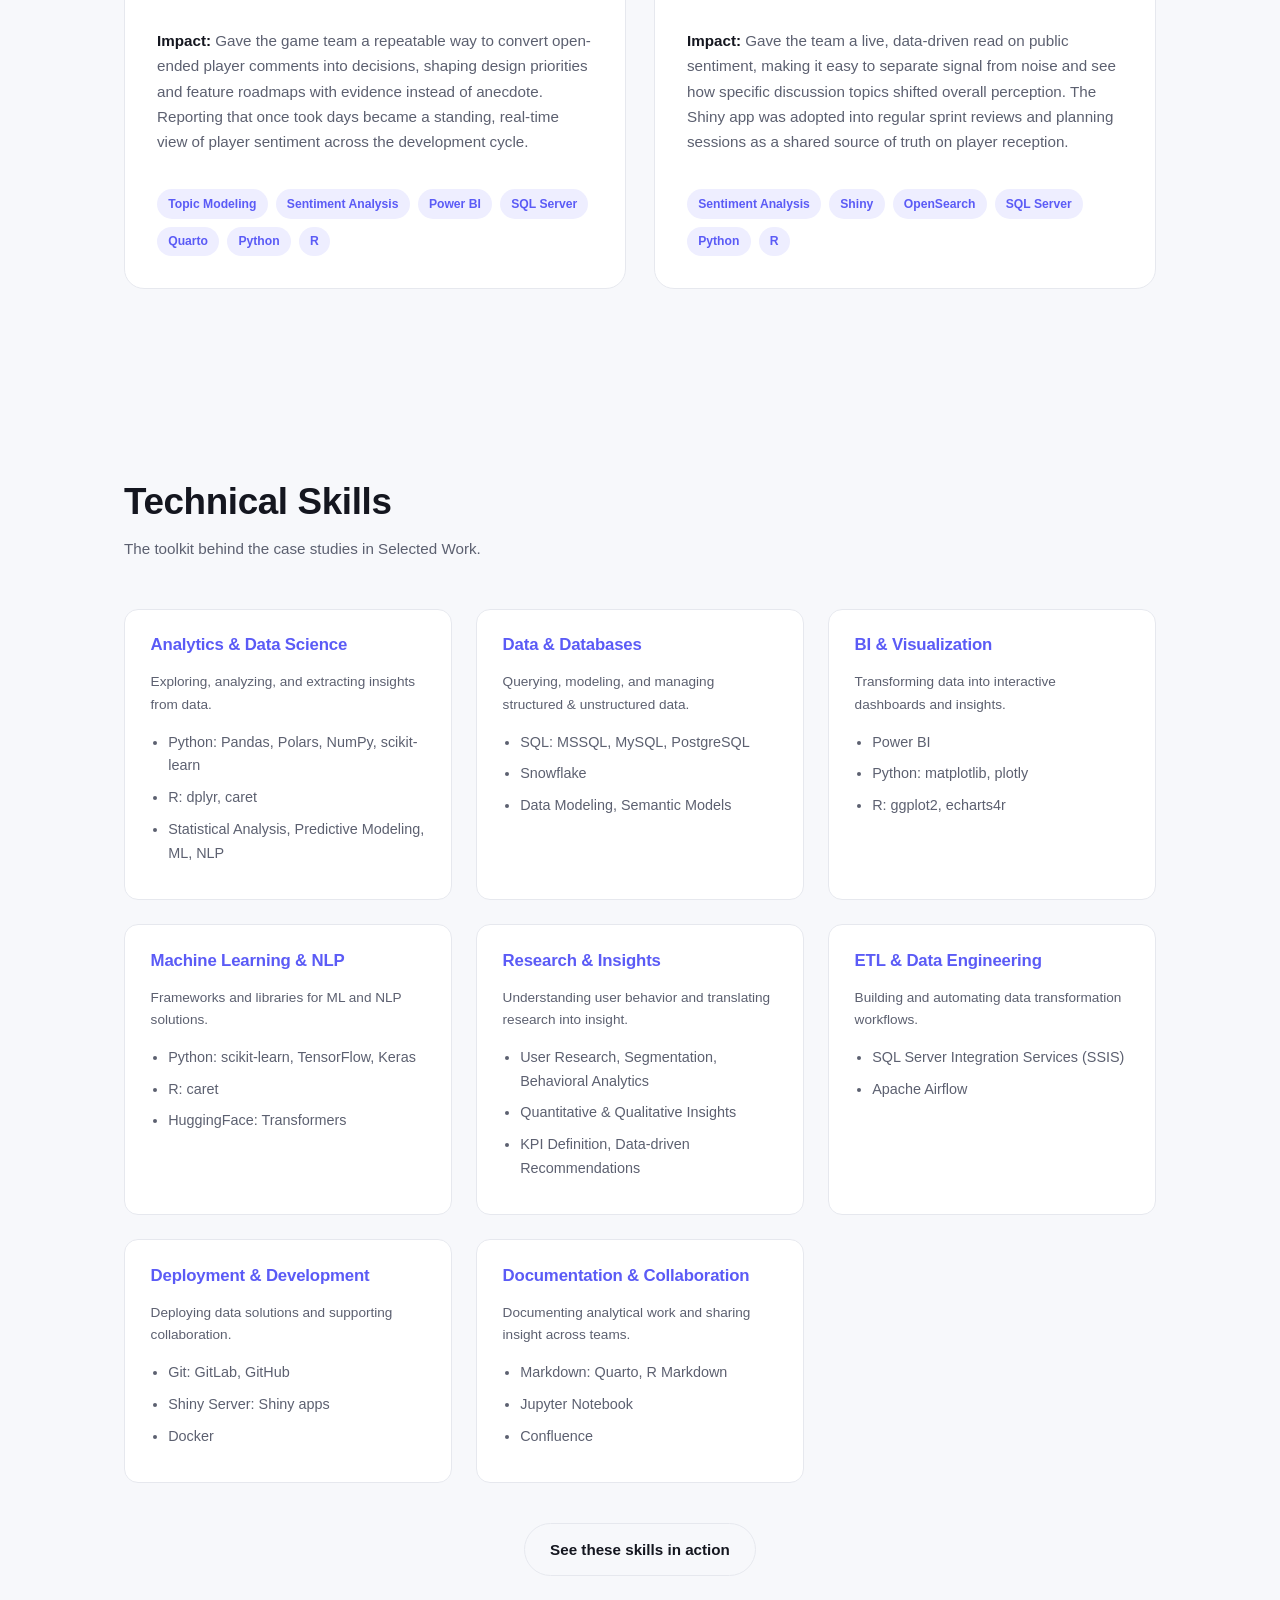
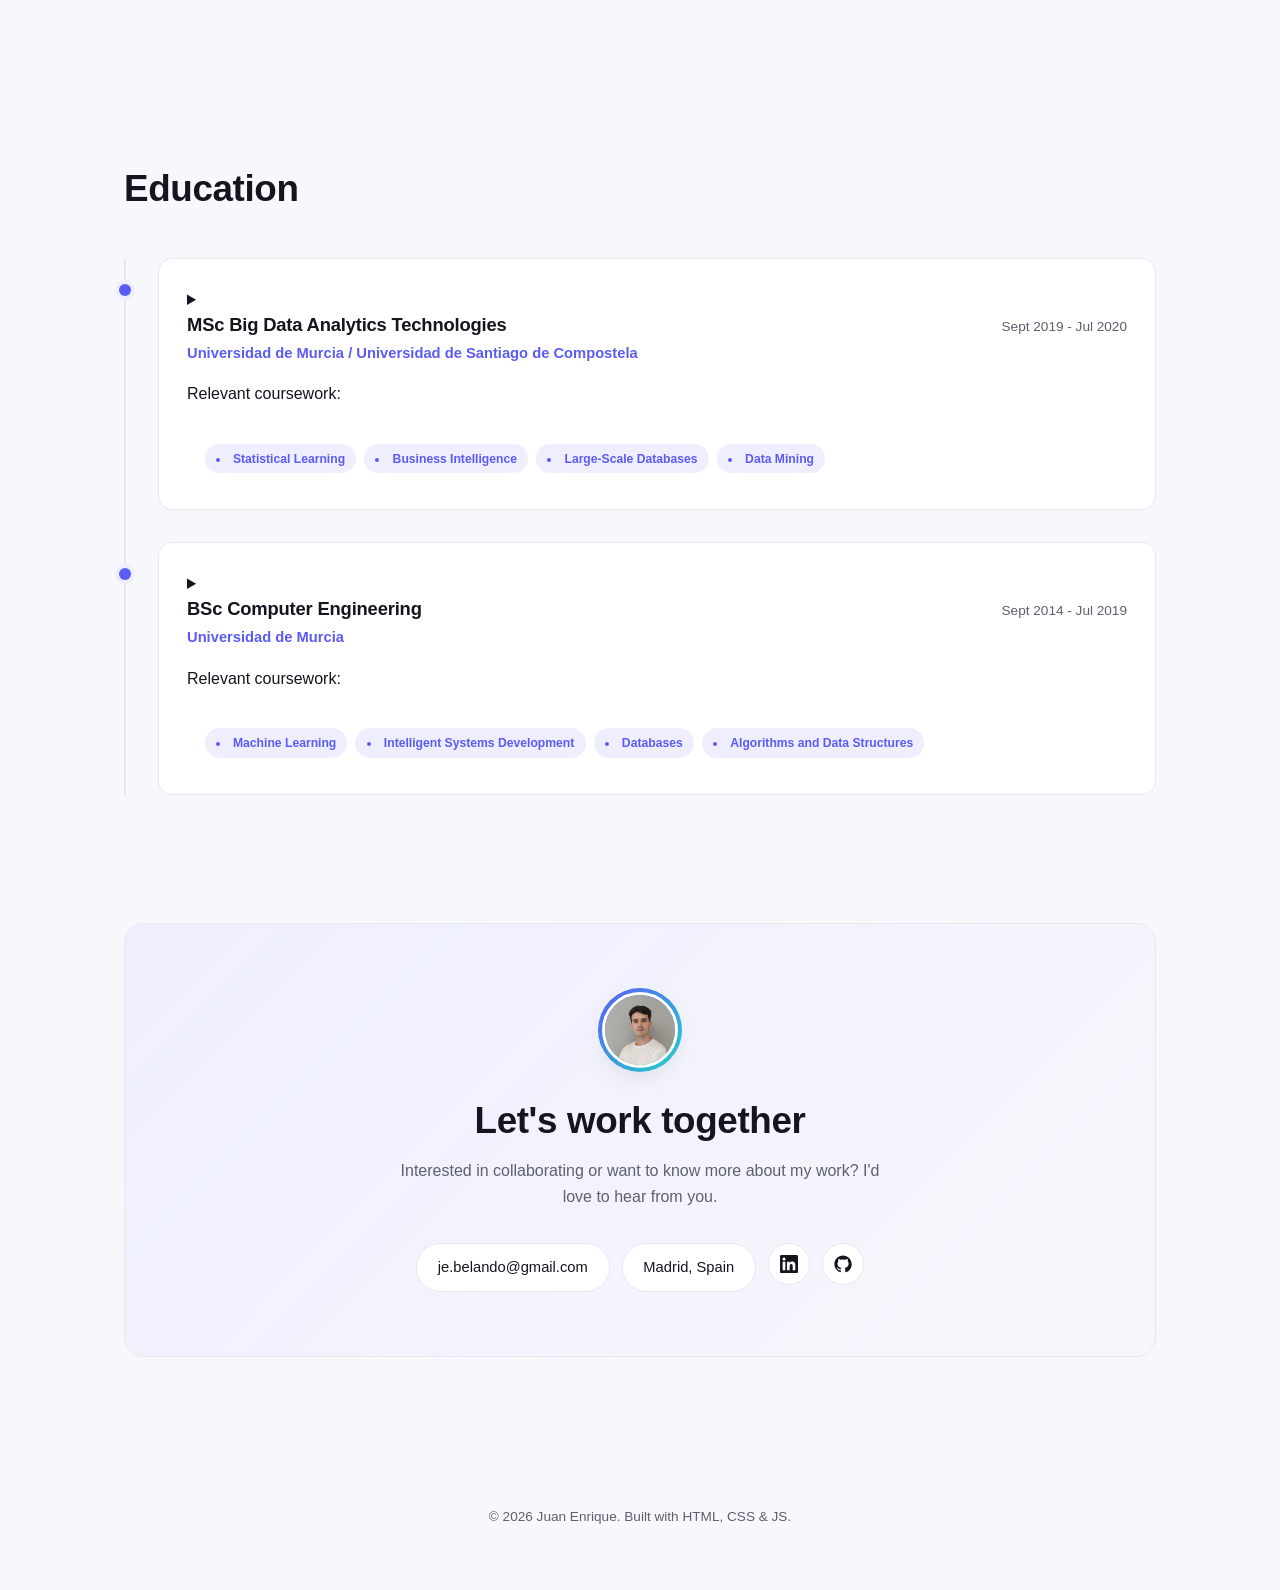
==== commit f7a555ec: "Remove CV from public portfolio" ====
--- a/index.html
+++ b/index.html
@@ -3,27 +3,28 @@
 <head>
   <meta charset="UTF-8">
   <meta name="viewport" content="width=device-width, initial-scale=1.0">
-  <title>Juan Enrique Belando — Senior Data Analyst</title>
+  <title>Juan Enrique Belando - Senior Data Analyst</title>
   <meta name="description" content="Senior Data Analyst specializing in behavioral analytics, NLP, and data storytelling.">
 
   <link rel="icon" type="image/svg+xml" href="favicon.svg">
   <link rel="apple-touch-icon" href="favicon.svg">
 
   <meta property="og:type" content="website">
-  <meta property="og:title" content="Juan Enrique — Senior Data Analyst">
+  <meta property="og:title" content="Juan Enrique - Senior Data Analyst">
   <meta property="og:description" content="Senior Data Analyst specializing in behavioral analytics, NLP, and data storytelling.">
   <meta property="og:image" content="profile.jpeg">
   <meta name="twitter:card" content="summary">
-  <meta name="twitter:title" content="Juan Enrique — Senior Data Analyst">
+  <meta name="twitter:title" content="Juan Enrique - Senior Data Analyst">
   <meta name="twitter:description" content="Senior Data Analyst specializing in behavioral analytics, NLP, and data storytelling.">
   <meta name="twitter:image" content="profile.jpeg">
 
   <link rel="preconnect" href="https://fonts.googleapis.com">
   <link rel="preconnect" href="https://fonts.gstatic.com" crossorigin>
-  <link href="https://fonts.googleapis.com/css2?family=Space+Grotesk:wght@500;600;700&family=Inter:wght@400;500;600;700&display=swap" rel="stylesheet">
+  <link href="https://fonts.googleapis.com/css2?family=IBM+Plex+Mono:wght@400;500;600&family=Manrope:wght@400;500;600;700;800&family=Sora:wght@500;600;700;800&display=swap" rel="stylesheet">
   <link rel="stylesheet" href="styles.css">
 </head>
 <body>
+  <a class="skip-link" href="#main-content">Skip to content</a>
 
   <div class="bg-decoration" aria-hidden="true">
     <div class="blob blob-1"></div>
@@ -57,8 +58,8 @@
         <p class="hero-eyebrow reveal">Senior Data Analyst · Electronic Arts</p>
         <h1 class="reveal">Hi, I'm Juan Enrique.<br>I turn player data into <span class="highlight">product decisions</span>.</h1>
         <p class="hero-summary reveal">
-          6+ years translating consumer behavior, telemetry, and qualitative feedback into strategy —
-          blending statistics, NLP, and data storytelling to help product and leadership teams move faster.
+          I translate consumer behavior, telemetry, and qualitative feedback into strategy using statistics,
+          NLP, and data storytelling.
         </p>
         <div class="hero-links reveal">
           <a href="mailto:je.belando@gmail.com" class="btn btn-primary">Get in touch</a>
@@ -70,113 +71,151 @@
             <svg viewBox="0 0 24 24" fill="currentColor"><path d="M12 .5C5.65.5.5 5.65.5 12c0 5.09 3.29 9.4 7.86 10.93.57.1.78-.25.78-.55v-2.14c-3.2.7-3.87-1.35-3.87-1.35-.53-1.33-1.29-1.69-1.29-1.69-1.05-.72.08-.7.08-.7 1.16.08 1.77 1.2 1.77 1.2 1.03 1.76 2.71 1.25 3.37.95.1-.75.4-1.25.73-1.53-2.55-.29-5.24-1.28-5.24-5.69 0-1.26.45-2.29 1.19-3.09-.12-.29-.52-1.47.11-3.06 0 0 .97-.31 3.18 1.18a11 11 0 0 1 5.79 0c2.2-1.49 3.17-1.18 3.17-1.18.64 1.59.24 2.77.12 3.06.74.8 1.19 1.83 1.19 3.09 0 4.42-2.7 5.4-5.27 5.68.42.36.78 1.07.78 2.16v3.2c0 .3.2.66.79.55A10.51 10.51 0 0 0 23.5 12C23.5 5.65 18.35.5 12 .5z"/></svg>
             <span>GitHub</span>
           </a>
-          <a href="CV_JuanEnriqueBelando.pdf" class="btn btn-ghost icon-btn" download aria-label="Download CV">
-            <svg viewBox="0 0 24 24" fill="none" stroke="currentColor" stroke-width="2" stroke-linecap="round" stroke-linejoin="round"><path d="M12 3v12"/><path d="M7 10l5 5 5-5"/><path d="M5 21h14"/></svg>
-            <span>Download CV</span>
-          </a>
-        </div>
-        <div class="hero-stats reveal">
-          <div class="stat"><span class="stat-num">6+</span><span class="stat-label">Years at EA</span></div>
-          <div class="stat"><span class="stat-num">4</span><span class="stat-label">Roles held</span></div>
-          <div class="stat"><span class="stat-num">2</span><span class="stat-label">MSc &amp; BSc degrees</span></div>
-        </div>
-      </div>
-      <div class="hero-avatar reveal">
-        <div class="hero-avatar-ring">
+        </div>
+        <p class="hero-proof reveal">6+ years at Electronic Arts <span>·</span> behavioral analytics <span>·</span> MSc Big Data Analytics</p>
+      </div>
+      <div class="hero-signal reveal">
+        <div class="signal-topline">
+          <span>Working model</span>
+          <span class="signal-status"><i></i> Online</span>
+        </div>
+        <div class="signal-portrait">
           <img src="profile.jpeg" alt="Portrait of Juan Enrique" />
+          <span class="signal-coordinate">40.4168° N<br>3.7038° W</span>
+        </div>
+        <div class="signal-caption">
+          <span class="signal-caption-label">How I work</span>
+          <strong>Question → evidence → decision</strong>
+          <p>Behavioral data, careful modeling, and a clear point of view.</p>
+        </div>
+        <div class="signal-rule" aria-hidden="true"><span></span></div>
+        <div class="signal-foot">
+          <span>EA / 2020—present</span>
+          <span>Madrid, ES</span>
         </div>
       </div>
     </div>
-    <a href="#about" class="scroll-cue" aria-label="Scroll down">
-      <span></span>
-    </a>
   </header>
 
-  <main>
+  <main id="main-content">
     <section id="about" class="section">
       <div class="section-head reveal">
-        <span class="section-kicker">01 — About</span>
         <h2 class="section-title">A trusted data partner</h2>
       </div>
-      <p class="about-text reveal">
-        Senior Data Analyst with 6+ years at Electronic Arts (EA), specializing in translating complex
-        consumer data and behavioral research into high-impact business strategy. Strong background across
-        the full data lifecycle, quantitative modeling, and executive reporting. A trusted partner skilled
-        at connecting data insights with commercial goals to optimize product performance, enhance consumer
-        experiences, and guide strategic growth.
-      </p>
+      <div class="about-grid">
+        <div class="about-copy reveal">
+          <p class="about-text">
+            I work at the intersection of player behavior, product questions, and business decisions.
+            At Electronic Arts, I have grown from building reliable reporting foundations to shaping
+            research-led narratives for product teams and senior leadership.
+          </p>
+          <p class="about-text about-text-secondary">
+            My strength is connecting the full data lifecycle to the human question behind it: what are
+            people doing, why does it matter, and what should a team do next?
+          </p>
+        </div>
+        <div class="about-note reveal">
+          <span class="about-note-label">Focus</span>
+          <strong>Behavioral analytics, NLP, and data storytelling</strong>
+          <span>From telemetry and surveys to dashboards and recommendations.</span>
+        </div>
+      </div>
     </section>
 
     <section id="experience" class="section">
       <div class="section-head reveal">
-        <span class="section-kicker">02 — Experience</span>
         <h2 class="section-title">Work Experience</h2>
+        <p class="section-subtitle">A six-year progression from analytical foundations to product-facing insight at Electronic Arts.</p>
       </div>
       <div class="timeline">
 
         <div class="timeline-item reveal">
           <div class="timeline-dot"></div>
-          <div class="timeline-card">
-            <div class="timeline-header">
+          <details class="timeline-card">
+            <summary class="timeline-summary">
+              <div class="timeline-header">
               <h3>Senior Data Analyst</h3>
-              <span class="timeline-date">Dec 2025 – Present</span>
+              <span class="timeline-date">Dec 2025 - Present</span>
+              </div>
+              <div class="timeline-org">Electronic Arts (EA)</div>
+              <p class="timeline-focus">Leading with behavioral insight and strategic influence.</p>
+              <span class="timeline-toggle">View details</span>
+            </summary>
+            <div class="timeline-details">
+              <ul>
+              <li><strong class="timeline-detail-label">Insights &amp; Telemetry</strong> Partner closely with UX Researchers to combine behavioral telemetry with direct user feedback, segmenting audiences to build a deep understanding of consumer needs and product experiences.</li>
+              <li><strong class="timeline-detail-label">KPI &amp; Performance Tracking</strong> Define and monitor core metrics to evaluate consumer engagement and product health, enabling cross-functional teams to measure feature impact and prioritize investments.</li>
+              <li><strong class="timeline-detail-label">Behavioral &amp; Trend Analysis</strong> Conduct deep-dive statistical analysis on behavioral datasets to uncover usage patterns and trend shifts across distinct consumer segments.</li>
+              <li><strong class="timeline-detail-label">Data Storytelling &amp; Strategic Influence</strong> Present high-impact narratives to senior leadership and product teams, translating multi-source findings into actionable business recommendations.</li>
+              </ul>
             </div>
-            <div class="timeline-org">Electronic Arts (EA)</div>
-            <ul>
-              <li><strong>Insights &amp; Telemetry:</strong> Partner closely with UX Researchers to combine behavioral telemetry with direct user feedback, segmenting audiences to build a deep understanding of consumer needs and product experiences.</li>
-              <li><strong>KPI &amp; Performance Tracking:</strong> Define and monitor core metrics to evaluate consumer engagement and product health, enabling cross-functional teams to measure feature impact and prioritize investments.</li>
-              <li><strong>Behavioral &amp; Trend Analysis:</strong> Conduct deep-dive statistical analysis on behavioral datasets to uncover usage patterns and trend shifts across distinct consumer segments.</li>
-              <li><strong>Data Storytelling &amp; Strategic Influence:</strong> Present high-impact narratives to senior leadership and product teams, translating multi-source findings into actionable business recommendations.</li>
-            </ul>
-          </div>
-        </div>
-
-        <div class="timeline-item reveal">
-          <div class="timeline-dot"></div>
-          <div class="timeline-card">
-            <div class="timeline-header">
+          </details>
+        </div>
+
+        <div class="timeline-item reveal">
+          <div class="timeline-dot"></div>
+          <details class="timeline-card">
+            <summary class="timeline-summary">
+              <div class="timeline-header">
               <h3>Data Analyst</h3>
-              <span class="timeline-date">Jun 2022 – Dec 2025</span>
+              <span class="timeline-date">Jun 2022 - Dec 2025</span>
+              </div>
+              <div class="timeline-org">Electronic Arts (EA)</div>
+              <p class="timeline-focus">Turning advanced analytics into shared product tools.</p>
+              <span class="timeline-toggle">View details</span>
+            </summary>
+            <div class="timeline-details">
+              <ul>
+              <li><strong class="timeline-detail-label">BI &amp; Data Modeling</strong> Designed and deployed semantic data models and interactive Power BI dashboards, enabling cross-functional teams to monitor business performance and uncover product opportunities.</li>
+              <li><strong class="timeline-detail-label">Advanced Analytics &amp; NLP</strong> Applied statistical analysis, predictive modeling, and Natural Language Processing (NLP), including sentiment analysis and topic modeling, to extract insights from large unstructured datasets using Python and SQL.</li>
+              <li><strong class="timeline-detail-label">Cross-Functional Collaboration</strong> Partnered with product managers and operational leads to translate complex business challenges into structured analytical models and machine learning workflows.</li>
+              <li><strong class="timeline-detail-label">Operational Optimization</strong> Built scalable analytical tools and standardized key metric definitions, reducing manual reporting overhead and improving team efficiency.</li>
+              </ul>
             </div>
-            <div class="timeline-org">Electronic Arts (EA)</div>
-            <ul>
-              <li><strong>BI &amp; Data Modeling:</strong> Designed and deployed semantic data models and interactive Power BI dashboards, enabling cross-functional teams to monitor business performance and uncover product opportunities.</li>
-              <li><strong>Advanced Analytics &amp; NLP:</strong> Applied statistical analysis, predictive modeling, and Natural Language Processing (NLP) — including sentiment analysis and topic modeling — to extract insights from large unstructured datasets using Python and SQL.</li>
-              <li><strong>Cross-Functional Collaboration:</strong> Partnered with product managers and operational leads to translate complex business challenges into structured analytical models and machine learning workflows.</li>
-              <li><strong>Operational Optimization:</strong> Built scalable analytical tools and standardized key metric definitions, reducing manual reporting overhead and improving team efficiency.</li>
-            </ul>
-          </div>
-        </div>
-
-        <div class="timeline-item reveal">
-          <div class="timeline-dot"></div>
-          <div class="timeline-card">
-            <div class="timeline-header">
+          </details>
+        </div>
+
+        <div class="timeline-item reveal">
+          <div class="timeline-dot"></div>
+          <details class="timeline-card">
+            <summary class="timeline-summary">
+              <div class="timeline-header">
               <h3>Associate Data Analyst</h3>
-              <span class="timeline-date">Jul 2021 – Jun 2022</span>
+              <span class="timeline-date">Jul 2021 - Jun 2022</span>
+              </div>
+              <div class="timeline-org">Electronic Arts (EA)</div>
+              <p class="timeline-focus">Making recurring analysis more reliable and repeatable.</p>
+              <span class="timeline-toggle">View details</span>
+            </summary>
+            <div class="timeline-details">
+              <ul>
+              <li><strong class="timeline-detail-label">ETL &amp; Process Automation</strong> Automated routine reporting workflows and core ETL processes using Python and R, reducing manual effort and improving dataset reliability.</li>
+              <li><strong class="timeline-detail-label">Data Preparation</strong> Wrote custom scripts to clean, transform, and structure raw data streams into production-ready tables for downstream analysis.</li>
+              <li><strong class="timeline-detail-label">Dashboard Maintenance</strong> Maintained and optimized existing Power BI dashboards, ensuring data accuracy and improving load speeds for business users.</li>
+              </ul>
             </div>
-            <div class="timeline-org">Electronic Arts (EA)</div>
-            <ul>
-              <li><strong>ETL &amp; Process Automation:</strong> Automated routine reporting workflows and core ETL processes using Python and R, reducing manual effort and improving dataset reliability.</li>
-              <li><strong>Data Preparation:</strong> Wrote custom scripts to clean, transform, and structure raw data streams into production-ready tables for downstream analysis.</li>
-              <li><strong>Dashboard Maintenance:</strong> Maintained and optimized existing Power BI dashboards, ensuring data accuracy and improving load speeds for business users.</li>
-            </ul>
-          </div>
-        </div>
-
-        <div class="timeline-item reveal">
-          <div class="timeline-dot"></div>
-          <div class="timeline-card">
-            <div class="timeline-header">
+          </details>
+        </div>
+
+        <div class="timeline-item reveal">
+          <div class="timeline-dot"></div>
+          <details class="timeline-card">
+            <summary class="timeline-summary">
+              <div class="timeline-header">
               <h3>Data Analyst Intern</h3>
-              <span class="timeline-date">Jul 2020 – Jul 2021</span>
+              <span class="timeline-date">Jul 2020 - Jul 2021</span>
+              </div>
+              <div class="timeline-org">Electronic Arts (EA)</div>
+              <p class="timeline-focus">Building a foundation in reporting and business support.</p>
+              <span class="timeline-toggle">View details</span>
+            </summary>
+            <div class="timeline-details">
+              <ul>
+              <li><strong class="timeline-detail-label">Dashboarding &amp; Visualization</strong> Built interactive Power BI dashboards tracking key operational and performance indicators for cross-functional stakeholders.</li>
+              <li><strong class="timeline-detail-label">Ad-Hoc Business Support</strong> Executed analyses to resolve urgent business and product inquiries.</li>
+              </ul>
             </div>
-            <div class="timeline-org">Electronic Arts (EA)</div>
-            <ul>
-              <li><strong>Dashboarding &amp; Visualization:</strong> Built interactive Power BI dashboards tracking key operational and performance indicators for cross-functional stakeholders.</li>
-              <li><strong>Ad-Hoc Business Support:</strong> Executed analyses to resolve urgent business and product inquiries.</li>
-            </ul>
-          </div>
+          </details>
         </div>
 
       </div>
@@ -184,15 +223,13 @@
 
     <section id="projects" class="section">
       <div class="section-head reveal">
-        <span class="section-kicker">03 — Projects</span>
         <h2 class="section-title">Selected Work</h2>
-        <p class="section-subtitle">Built with the toolkit from <a href="#skills" class="inline-link">Technical Skills ↑</a>. Project names and details below are anonymized to protect confidential business information.</p>
+        <p class="section-subtitle">Project names and details are anonymized to protect confidential business information.</p>
       </div>
       <div class="project-grid">
 
         <article class="project-card reveal">
           <div class="project-card-top">
-            <span class="project-index">01</span>
             <h3>Player Feedback Intelligence Pipeline</h3>
           </div>
           <p class="project-desc">
@@ -203,8 +240,8 @@
             write-ups for trend analysis over time.
           </p>
           <p class="project-impact">
-            <strong>Impact —</strong> Gave the game team a repeatable way to convert open-ended player comments
-            into decisions — shaping design priorities and feature roadmaps with evidence instead of anecdote.
+            <strong>Impact:</strong> Gave the game team a repeatable way to convert open-ended player comments
+            into decisions, shaping design priorities and feature roadmaps with evidence instead of anecdote.
             Reporting that once took days became a standing, real-time view of player sentiment across the
             development cycle.
           </p>
@@ -221,7 +258,6 @@
 
         <article class="project-card reveal">
           <div class="project-card-top">
-            <span class="project-index">02</span>
             <h3>Public Review Sentiment Tracker</h3>
           </div>
           <p class="project-desc">
@@ -232,7 +268,7 @@
             touching a query editor.
           </p>
           <p class="project-impact">
-            <strong>Impact —</strong> Gave the team a live, data-driven read on public sentiment, making it easy
+            <strong>Impact:</strong> Gave the team a live, data-driven read on public sentiment, making it easy
             to separate signal from noise and see how specific discussion topics shifted overall perception.
             The Shiny app was adopted into regular sprint reviews and planning sessions as a shared source of
             truth on player reception.
@@ -252,9 +288,8 @@
 
     <section id="skills" class="section">
       <div class="section-head reveal">
-        <span class="section-kicker">04 — Skills</span>
         <h2 class="section-title">Technical Skills</h2>
-        <p class="section-subtitle">The toolkit behind the case studies below — see it applied in <a href="#projects" class="inline-link">Selected Work ↓</a>.</p>
+        <p class="section-subtitle">The toolkit behind the case studies in Selected Work.</p>
       </div>
       <div class="skills-grid">
 
@@ -339,37 +374,56 @@
 
       </div>
       <div class="skills-cta reveal">
-        <a href="#projects" class="btn btn-ghost">See these skills in action ↓</a>
+        <a href="#projects" class="btn btn-ghost">See these skills in action</a>
       </div>
     </section>
 
     <section id="education" class="section">
       <div class="section-head reveal">
-        <span class="section-kicker">05 — Education</span>
         <h2 class="section-title">Education</h2>
       </div>
       <div class="timeline">
         <div class="timeline-item reveal">
           <div class="timeline-dot"></div>
-          <div class="timeline-card">
-            <div class="timeline-header">
-              <h3>MSc Big Data Analytics Technologies</h3>
-              <span class="timeline-date">Sept 2019 – Jul 2020</span>
-            </div>
-            <div class="timeline-org">Universidad de Murcia / Universidad de Santiago de Compostela</div>
-            <p>Relevant coursework: Statistical Learning, Business Intelligence, Large-Scale Databases, Data Mining</p>
-          </div>
-        </div>
-        <div class="timeline-item reveal">
-          <div class="timeline-dot"></div>
-          <div class="timeline-card">
-            <div class="timeline-header">
-              <h3>BSc Computer Engineering</h3>
-              <span class="timeline-date">Sept 2014 – Jul 2019</span>
-            </div>
-            <div class="timeline-org">Universidad de Murcia</div>
-            <p>Relevant coursework: Machine Learning, Intelligent Systems Development, Databases, Algorithms and Data Structures</p>
-          </div>
+          <details class="timeline-card">
+            <summary class="timeline-summary">
+              <div class="timeline-header">
+                <h3>MSc Big Data Analytics Technologies</h3>
+                <span class="timeline-date">Sept 2019 - Jul 2020</span>
+              </div>
+              <div class="timeline-org">Universidad de Murcia / Universidad de Santiago de Compostela</div>
+              <div class="timeline-details">
+                <p>Relevant coursework:</p>
+                <ul class="tags" aria-label="Relevant coursework">
+                  <li class="tag">Statistical Learning</li>
+                  <li class="tag">Business Intelligence</li>
+                  <li class="tag">Large-Scale Databases</li>
+                  <li class="tag">Data Mining</li>
+                </ul>
+              </div>
+            </summary>
+          </details>
+        </div>
+        <div class="timeline-item reveal">
+          <div class="timeline-dot"></div>
+          <details class="timeline-card">
+            <summary class="timeline-summary">
+              <div class="timeline-header">
+                <h3>BSc Computer Engineering</h3>
+                <span class="timeline-date">Sept 2014 - Jul 2019</span>
+              </div>
+              <div class="timeline-org">Universidad de Murcia</div>
+              <div class="timeline-details">
+                <p>Relevant coursework:</p>
+                <ul class="tags" aria-label="Relevant coursework">
+                  <li class="tag">Machine Learning</li>
+                  <li class="tag">Intelligent Systems Development</li>
+                  <li class="tag">Databases</li>
+                  <li class="tag">Algorithms and Data Structures</li>
+                </ul>
+              </div>
+          </details>            
+        </summary>
         </div>
       </div>
     </section>
@@ -381,12 +435,11 @@
             <img src="profile.jpeg" alt="Portrait of Juan Enrique" />
           </div>
         </div>
-        <span class="section-kicker">06 — Contact</span>
         <h2 class="section-title">Let's work together</h2>
         <p>Interested in collaborating or want to know more about my work? I'd love to hear from you.</p>
         <div class="contact-details">
-          <a href="mailto:je.belando@gmail.com" class="contact-pill">✉ je.belando@gmail.com</a>
-          <span class="contact-pill contact-pill-static">📍 Madrid, Spain</span>
+          <a href="mailto:je.belando@gmail.com" class="contact-pill">je.belando@gmail.com</a>
+          <span class="contact-pill contact-pill-static">Madrid, Spain</span>
           <a href="https://www.linkedin.com/in/juan-enrique-belando" class="contact-pill icon-pill" target="_blank" rel="noopener" aria-label="LinkedIn">
             <svg viewBox="0 0 24 24" fill="currentColor"><path d="M20.45 20.45h-3.55v-5.57c0-1.33-.02-3.03-1.85-3.03-1.86 0-2.15 1.45-2.15 2.94v5.66H9.35V9h3.41v1.56h.05c.47-.9 1.63-1.85 3.36-1.85 3.6 0 4.27 2.37 4.27 5.45v6.29zM5.34 7.43a2.06 2.06 0 1 1 0-4.12 2.06 2.06 0 0 1 0 4.12zM7.11 20.45H3.56V9h3.55v11.45zM22.22 0H1.77C.79 0 0 .77 0 1.73v20.54C0 23.23.79 24 1.77 24h20.45c.98 0 1.78-.77 1.78-1.73V1.73C24 .77 23.2 0 22.22 0z"/></svg>
           </a>
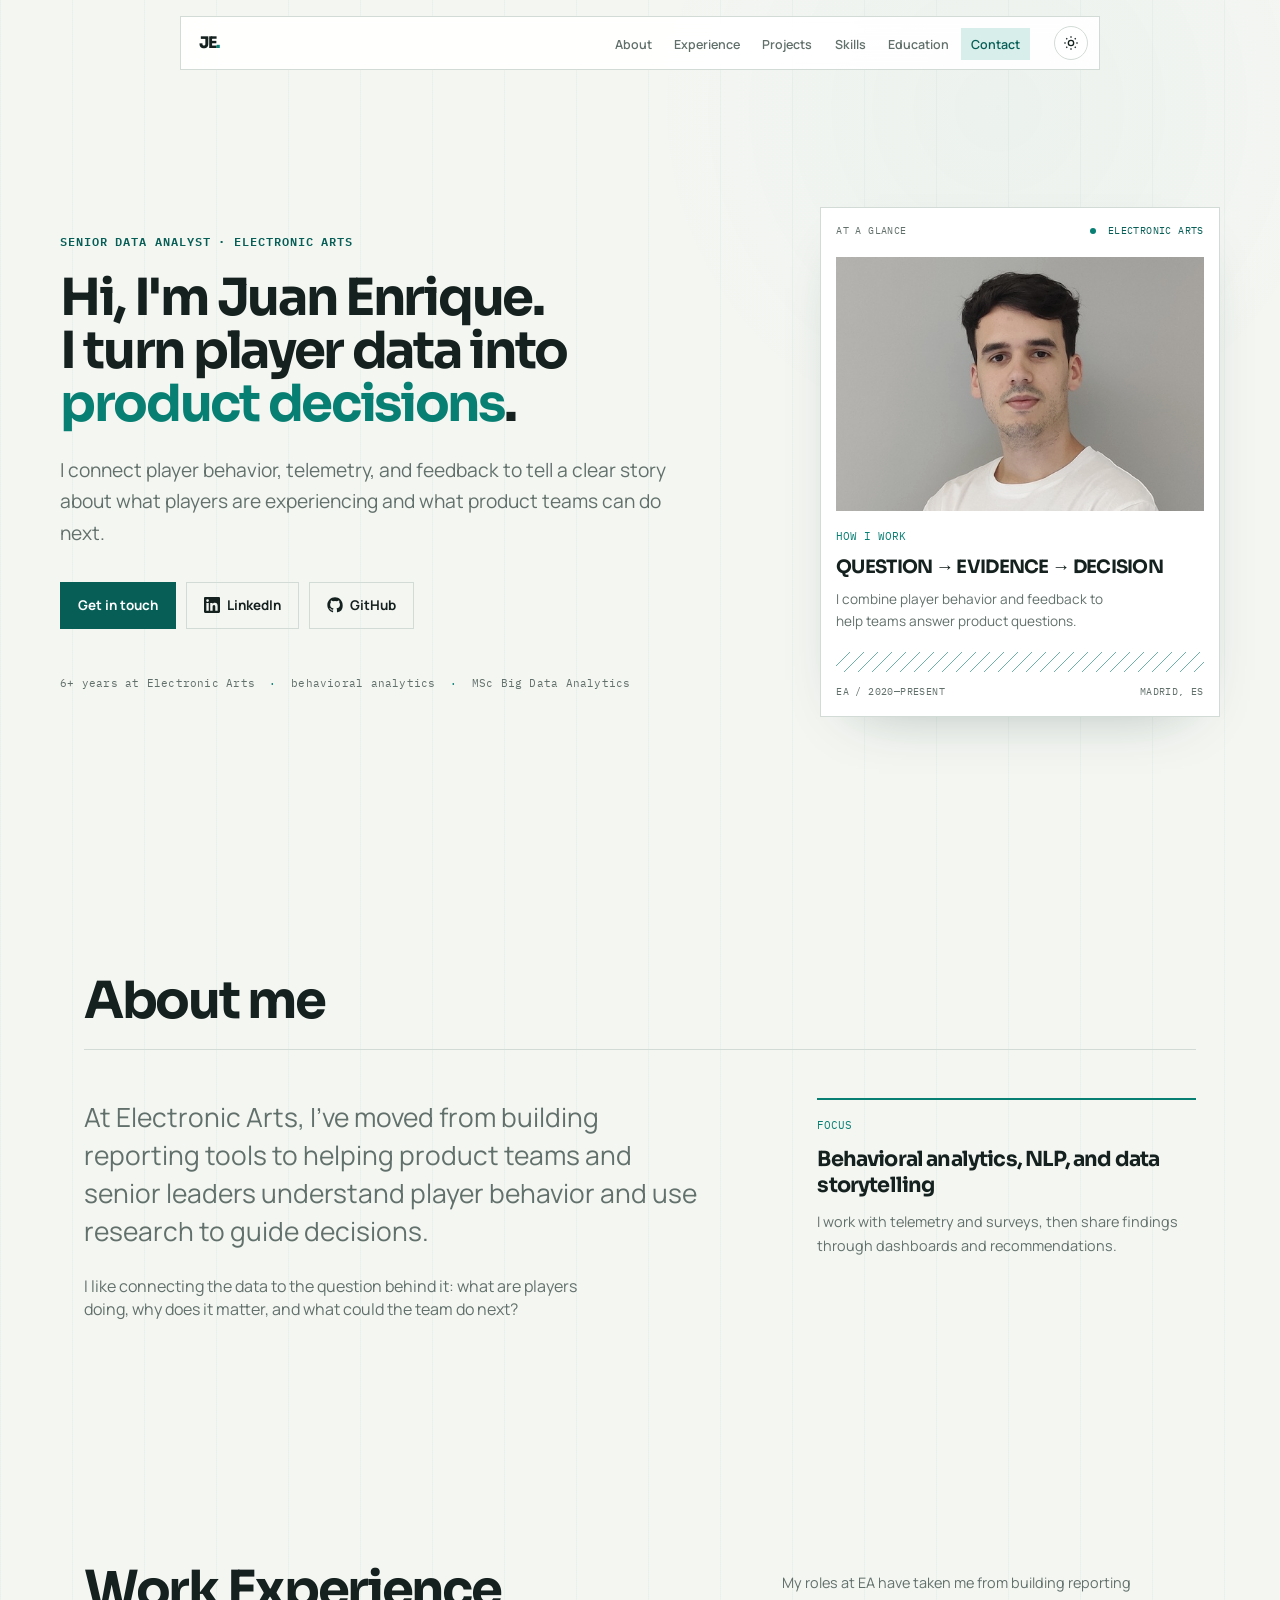
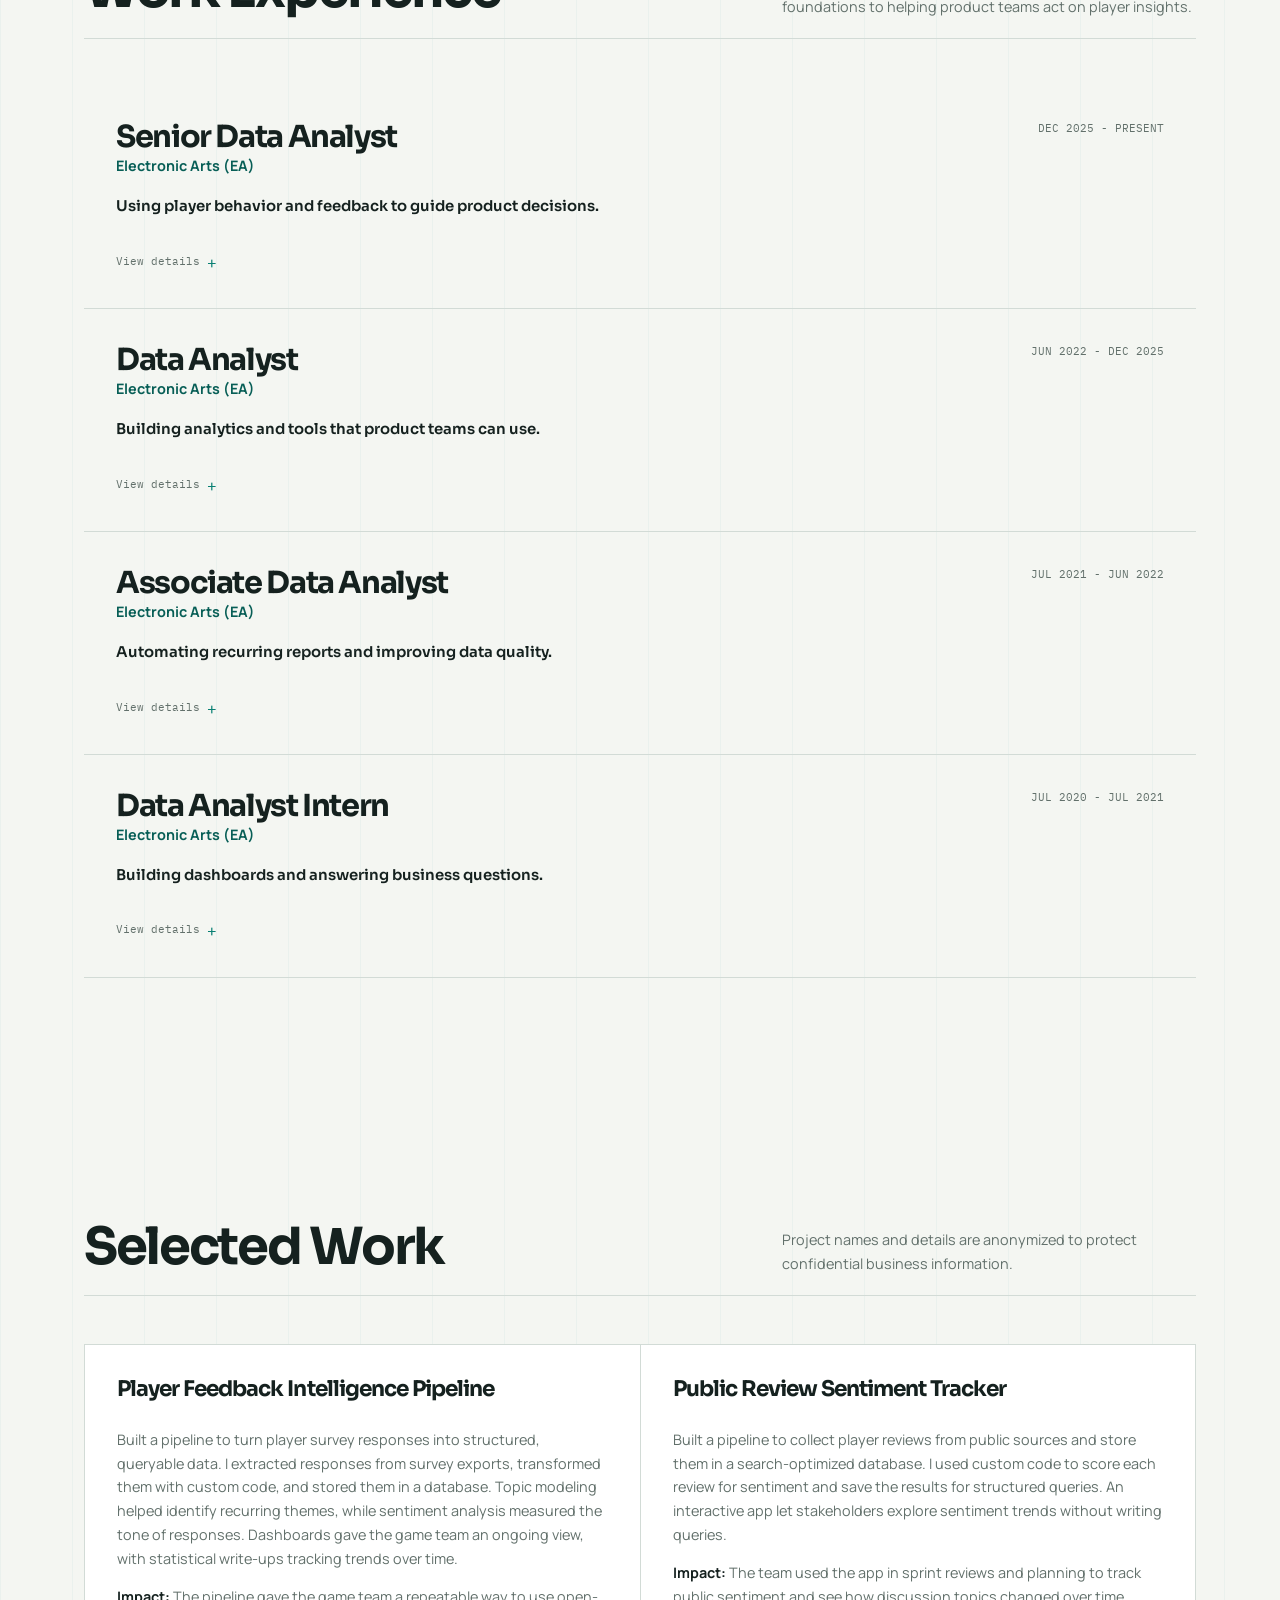
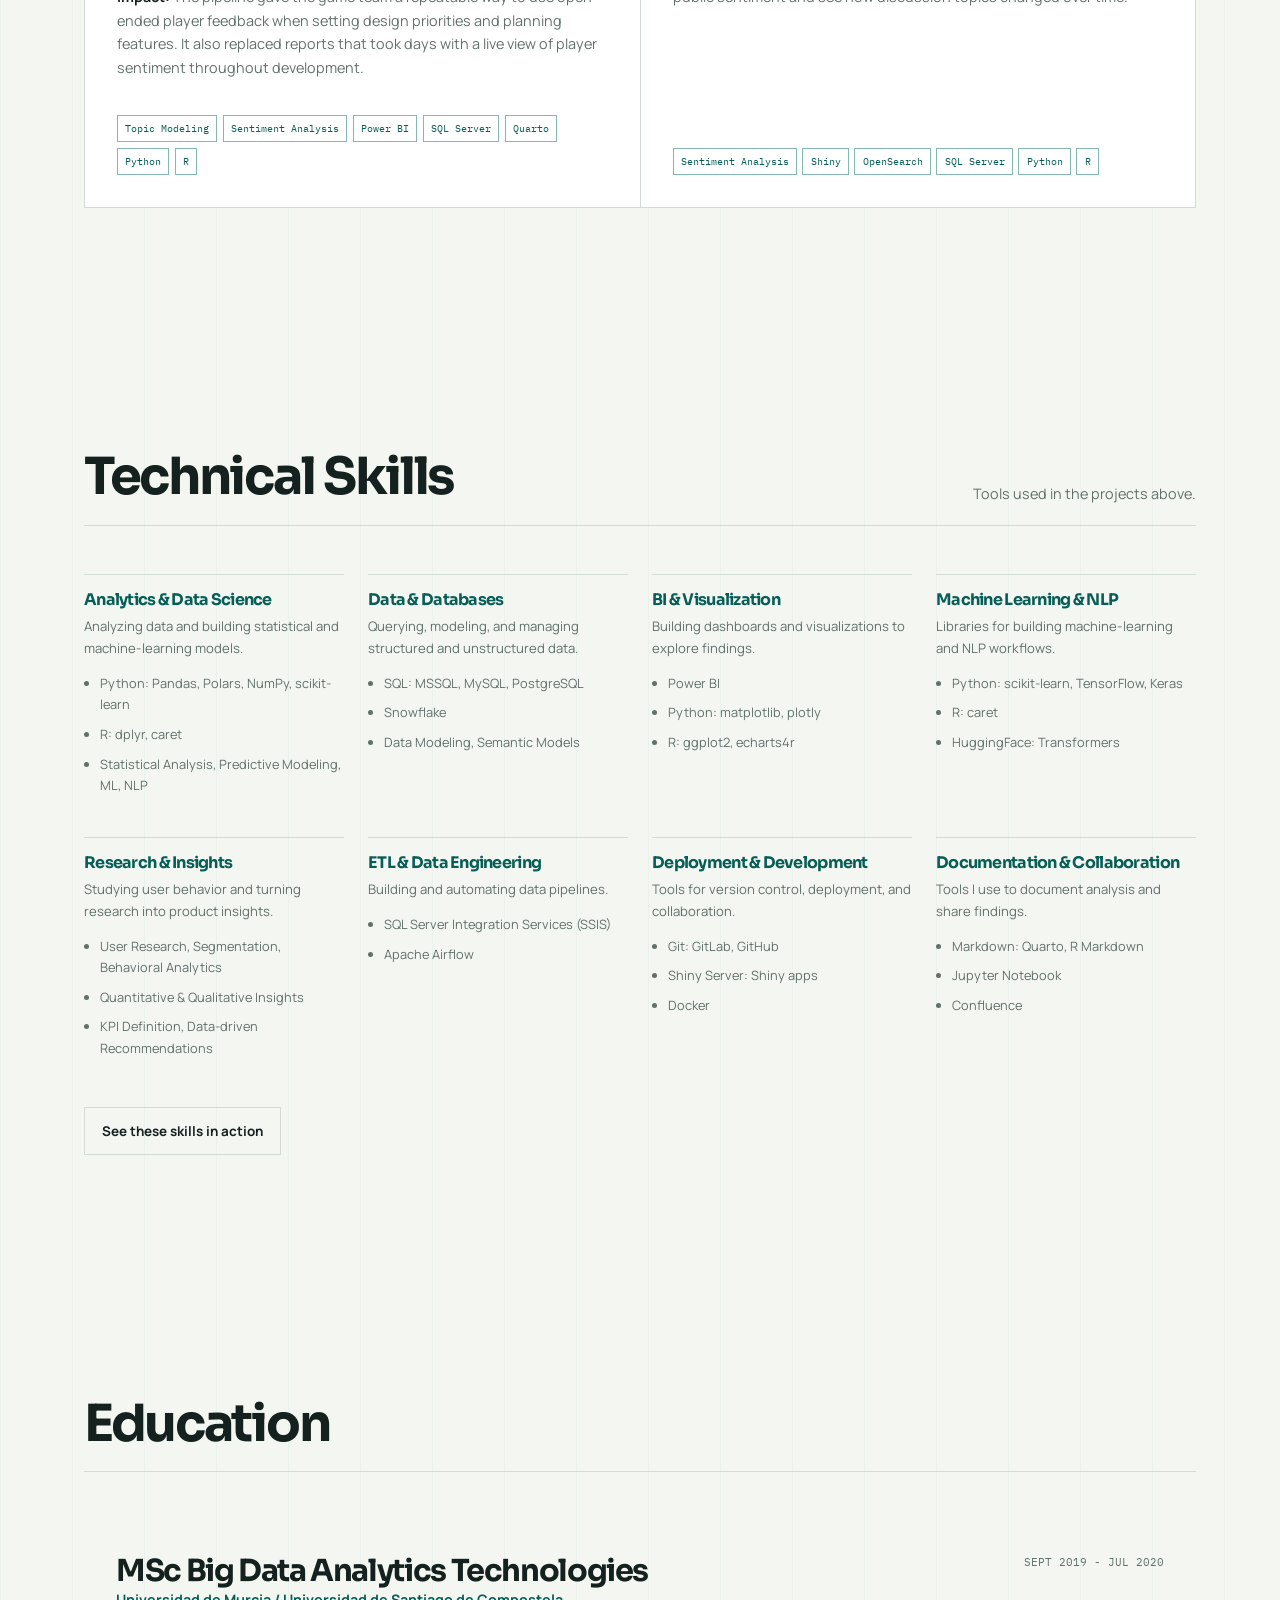
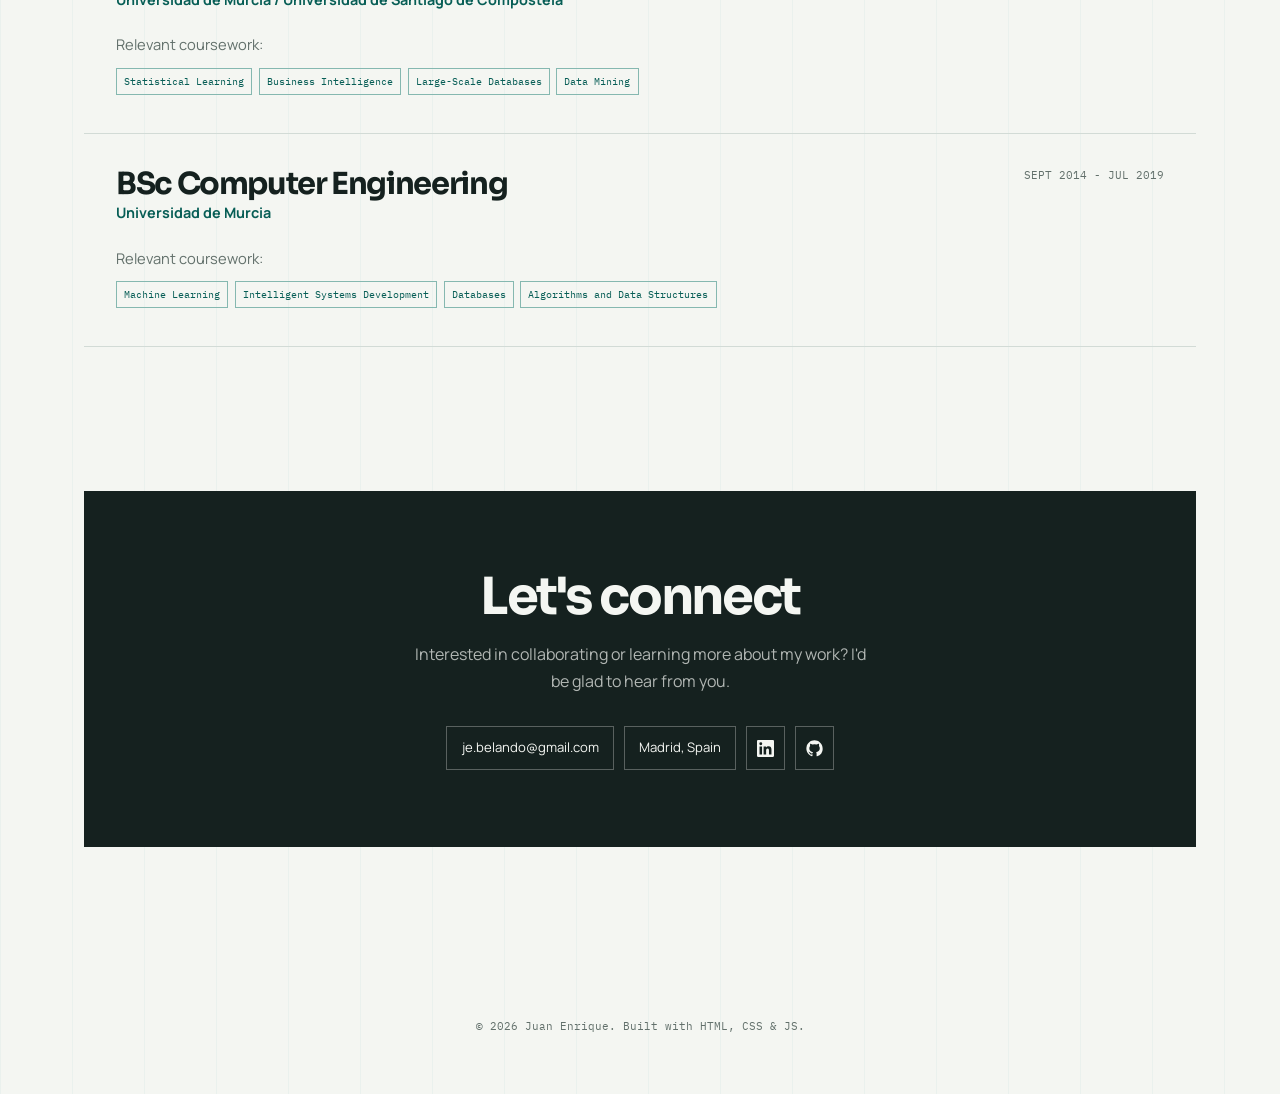
==== commit 92005a5e: "Portfolio site" ====
--- a/index.html
+++ b/index.html
@@ -4,18 +4,18 @@
   <meta charset="UTF-8">
   <meta name="viewport" content="width=device-width, initial-scale=1.0">
   <title>Juan Enrique Belando - Senior Data Analyst</title>
-  <meta name="description" content="Senior Data Analyst specializing in behavioral analytics, NLP, and data storytelling.">
+  <meta name="description" content="Senior Data Analyst at Electronic Arts, working with player behavior, NLP, and data storytelling.">
 
   <link rel="icon" type="image/svg+xml" href="favicon.svg">
   <link rel="apple-touch-icon" href="favicon.svg">
 
   <meta property="og:type" content="website">
   <meta property="og:title" content="Juan Enrique - Senior Data Analyst">
-  <meta property="og:description" content="Senior Data Analyst specializing in behavioral analytics, NLP, and data storytelling.">
+  <meta property="og:description" content="Senior Data Analyst at Electronic Arts, working with player behavior, NLP, and data storytelling.">
   <meta property="og:image" content="profile.jpeg">
   <meta name="twitter:card" content="summary">
   <meta name="twitter:title" content="Juan Enrique - Senior Data Analyst">
-  <meta name="twitter:description" content="Senior Data Analyst specializing in behavioral analytics, NLP, and data storytelling.">
+  <meta name="twitter:description" content="Senior Data Analyst at Electronic Arts, working with player behavior, NLP, and data storytelling.">
   <meta name="twitter:image" content="profile.jpeg">
 
   <link rel="preconnect" href="https://fonts.googleapis.com">
@@ -58,8 +58,8 @@
         <p class="hero-eyebrow reveal">Senior Data Analyst · Electronic Arts</p>
         <h1 class="reveal">Hi, I'm Juan Enrique.<br>I turn player data into <span class="highlight">product decisions</span>.</h1>
         <p class="hero-summary reveal">
-          I translate consumer behavior, telemetry, and qualitative feedback into strategy using statistics,
-          NLP, and data storytelling.
+          I connect player behavior, telemetry, and feedback to tell a clear story about what players are
+          experiencing and what product teams can do next.
         </p>
         <div class="hero-links reveal">
           <a href="mailto:je.belando@gmail.com" class="btn btn-primary">Get in touch</a>
@@ -76,17 +76,16 @@
       </div>
       <div class="hero-signal reveal">
         <div class="signal-topline">
-          <span>Working model</span>
-          <span class="signal-status"><i></i> Online</span>
+          <span>At a glance</span>
+          <span class="signal-status"><i></i> Electronic Arts</span>
         </div>
         <div class="signal-portrait">
           <img src="profile.jpeg" alt="Portrait of Juan Enrique" />
-          <span class="signal-coordinate">40.4168° N<br>3.7038° W</span>
         </div>
         <div class="signal-caption">
           <span class="signal-caption-label">How I work</span>
-          <strong>Question → evidence → decision</strong>
-          <p>Behavioral data, careful modeling, and a clear point of view.</p>
+          <strong>QUESTION → EVIDENCE → DECISION</strong>
+          <p>I combine player behavior and feedback to help teams answer product questions.</p>
         </div>
         <div class="signal-rule" aria-hidden="true"><span></span></div>
         <div class="signal-foot">
@@ -100,24 +99,23 @@
   <main id="main-content">
     <section id="about" class="section">
       <div class="section-head reveal">
-        <h2 class="section-title">A trusted data partner</h2>
+        <h2 class="section-title">About me</h2>
       </div>
       <div class="about-grid">
         <div class="about-copy reveal">
           <p class="about-text">
-            I work at the intersection of player behavior, product questions, and business decisions.
-            At Electronic Arts, I have grown from building reliable reporting foundations to shaping
-            research-led narratives for product teams and senior leadership.
+            At Electronic Arts, I've moved from building reporting tools to helping product teams and
+            senior leaders understand player behavior and use research to guide decisions.
           </p>
           <p class="about-text about-text-secondary">
-            My strength is connecting the full data lifecycle to the human question behind it: what are
-            people doing, why does it matter, and what should a team do next?
+            I like connecting the data to the question behind it: what are players doing, why does it matter,
+            and what could the team do next?
           </p>
         </div>
         <div class="about-note reveal">
           <span class="about-note-label">Focus</span>
           <strong>Behavioral analytics, NLP, and data storytelling</strong>
-          <span>From telemetry and surveys to dashboards and recommendations.</span>
+          <span>I work with telemetry and surveys, then share findings through dashboards and recommendations.</span>
         </div>
       </div>
     </section>
@@ -125,7 +123,7 @@
     <section id="experience" class="section">
       <div class="section-head reveal">
         <h2 class="section-title">Work Experience</h2>
-        <p class="section-subtitle">A six-year progression from analytical foundations to product-facing insight at Electronic Arts.</p>
+        <p class="section-subtitle">My roles at EA have taken me from building reporting foundations to helping product teams act on player insights.</p>
       </div>
       <div class="timeline">
 
@@ -138,15 +136,15 @@
               <span class="timeline-date">Dec 2025 - Present</span>
               </div>
               <div class="timeline-org">Electronic Arts (EA)</div>
-              <p class="timeline-focus">Leading with behavioral insight and strategic influence.</p>
+              <p class="timeline-focus">Using player behavior and feedback to guide product decisions.</p>
               <span class="timeline-toggle">View details</span>
             </summary>
             <div class="timeline-details">
               <ul>
-              <li><strong class="timeline-detail-label">Insights &amp; Telemetry</strong> Partner closely with UX Researchers to combine behavioral telemetry with direct user feedback, segmenting audiences to build a deep understanding of consumer needs and product experiences.</li>
-              <li><strong class="timeline-detail-label">KPI &amp; Performance Tracking</strong> Define and monitor core metrics to evaluate consumer engagement and product health, enabling cross-functional teams to measure feature impact and prioritize investments.</li>
-              <li><strong class="timeline-detail-label">Behavioral &amp; Trend Analysis</strong> Conduct deep-dive statistical analysis on behavioral datasets to uncover usage patterns and trend shifts across distinct consumer segments.</li>
-              <li><strong class="timeline-detail-label">Data Storytelling &amp; Strategic Influence</strong> Present high-impact narratives to senior leadership and product teams, translating multi-source findings into actionable business recommendations.</li>
+              <li><strong class="timeline-detail-label">Insights &amp; Telemetry</strong> Work with UX researchers to combine player telemetry with direct feedback. Segment audiences to understand their needs and product experiences.</li>
+              <li><strong class="timeline-detail-label">KPI &amp; Performance Tracking</strong> Define and track core metrics for engagement and product health. Help teams assess feature impact and prioritize investments.</li>
+              <li><strong class="timeline-detail-label">Behavioral &amp; Trend Analysis</strong> Analyze behavioral data to find usage patterns and shifts across player segments.</li>
+              <li><strong class="timeline-detail-label">Presenting Findings</strong> Present findings from multiple data sources to senior leaders and product teams, and turn them into business recommendations.</li>
               </ul>
             </div>
           </details>
@@ -161,15 +159,15 @@
               <span class="timeline-date">Jun 2022 - Dec 2025</span>
               </div>
               <div class="timeline-org">Electronic Arts (EA)</div>
-              <p class="timeline-focus">Turning advanced analytics into shared product tools.</p>
+              <p class="timeline-focus">Building analytics and tools that product teams can use.</p>
               <span class="timeline-toggle">View details</span>
             </summary>
             <div class="timeline-details">
               <ul>
-              <li><strong class="timeline-detail-label">BI &amp; Data Modeling</strong> Designed and deployed semantic data models and interactive Power BI dashboards, enabling cross-functional teams to monitor business performance and uncover product opportunities.</li>
-              <li><strong class="timeline-detail-label">Advanced Analytics &amp; NLP</strong> Applied statistical analysis, predictive modeling, and Natural Language Processing (NLP), including sentiment analysis and topic modeling, to extract insights from large unstructured datasets using Python and SQL.</li>
-              <li><strong class="timeline-detail-label">Cross-Functional Collaboration</strong> Partnered with product managers and operational leads to translate complex business challenges into structured analytical models and machine learning workflows.</li>
-              <li><strong class="timeline-detail-label">Operational Optimization</strong> Built scalable analytical tools and standardized key metric definitions, reducing manual reporting overhead and improving team efficiency.</li>
+              <li><strong class="timeline-detail-label">BI &amp; Data Modeling</strong> Designed semantic data models and interactive Power BI dashboards so teams could track performance and spot product opportunities.</li>
+              <li><strong class="timeline-detail-label">Advanced Analytics &amp; NLP</strong> Used statistical analysis, predictive modeling, and NLP, including sentiment analysis and topic modeling, to analyze large text datasets with Python and SQL.</li>
+              <li><strong class="timeline-detail-label">Cross-Functional Collaboration</strong> Worked with product managers and operations leads to turn business questions into analytical models and machine-learning workflows.</li>
+              <li><strong class="timeline-detail-label">Operational Optimization</strong> Built analytical tools and standardized metric definitions to reduce manual reporting and make team workflows more efficient.</li>
               </ul>
             </div>
           </details>
@@ -184,14 +182,14 @@
               <span class="timeline-date">Jul 2021 - Jun 2022</span>
               </div>
               <div class="timeline-org">Electronic Arts (EA)</div>
-              <p class="timeline-focus">Making recurring analysis more reliable and repeatable.</p>
+              <p class="timeline-focus">Automating recurring reports and improving data quality.</p>
               <span class="timeline-toggle">View details</span>
             </summary>
             <div class="timeline-details">
               <ul>
-              <li><strong class="timeline-detail-label">ETL &amp; Process Automation</strong> Automated routine reporting workflows and core ETL processes using Python and R, reducing manual effort and improving dataset reliability.</li>
-              <li><strong class="timeline-detail-label">Data Preparation</strong> Wrote custom scripts to clean, transform, and structure raw data streams into production-ready tables for downstream analysis.</li>
-              <li><strong class="timeline-detail-label">Dashboard Maintenance</strong> Maintained and optimized existing Power BI dashboards, ensuring data accuracy and improving load speeds for business users.</li>
+              <li><strong class="timeline-detail-label">ETL &amp; Process Automation</strong> Automated routine reports and ETL processes with Python and R, reducing manual work and improving data reliability.</li>
+              <li><strong class="timeline-detail-label">Data Preparation</strong> Wrote scripts to clean, transform, and structure raw data for analysis.</li>
+              <li><strong class="timeline-detail-label">Dashboard Maintenance</strong> Maintained and optimized Power BI dashboards, checking data accuracy and improving load times.</li>
               </ul>
             </div>
           </details>
@@ -206,7 +204,7 @@
               <span class="timeline-date">Jul 2020 - Jul 2021</span>
               </div>
               <div class="timeline-org">Electronic Arts (EA)</div>
-              <p class="timeline-focus">Building a foundation in reporting and business support.</p>
+              <p class="timeline-focus">Building dashboards and answering business questions.</p>
               <span class="timeline-toggle">View details</span>
             </summary>
             <div class="timeline-details">
@@ -233,17 +231,16 @@
             <h3>Player Feedback Intelligence Pipeline</h3>
           </div>
           <p class="project-desc">
-            Built an end-to-end pipeline that turns raw player survey data into structured, queryable insight.
-            Responses were extracted from survey exports and transformed through custom coding into a database,
-            where topic modeling and sentiment analysis surfaced the themes and emotions driving player
-            feedback. The results powered live dashboards for the game team, alongside deeper statistical
-            write-ups for trend analysis over time.
+            Built a pipeline to turn player survey responses into structured, queryable data. I extracted
+            responses from survey exports, transformed them with custom code, and stored them in a database.
+            Topic modeling helped identify recurring themes, while sentiment analysis measured the tone of
+            responses.
+            Dashboards gave the game team an ongoing view, with statistical write-ups tracking trends over time.
           </p>
           <p class="project-impact">
-            <strong>Impact:</strong> Gave the game team a repeatable way to convert open-ended player comments
-            into decisions, shaping design priorities and feature roadmaps with evidence instead of anecdote.
-            Reporting that once took days became a standing, real-time view of player sentiment across the
-            development cycle.
+            <strong>Impact:</strong> The pipeline gave the game team a repeatable way to use open-ended player
+            feedback when setting design priorities and planning features. It also replaced reports that took
+            days with a live view of player sentiment throughout development.
           </p>
           <div class="tags">
             <span class="tag">Topic Modeling</span>
@@ -261,17 +258,13 @@
             <h3>Public Review Sentiment Tracker</h3>
           </div>
           <p class="project-desc">
-            Designed a pipeline to continuously collect player reviews from public sources, indexing them in a
-            search-optimized database for fast retrieval across large volumes of text. Applied sentiment
-            analysis to score each review through custom coding and stored the results for structured querying,
-            then wrapped it all in an interactive app so stakeholders could explore sentiment trends without
-            touching a query editor.
+            Built a pipeline to collect player reviews from public sources and store them in a search-optimized
+            database. I used custom code to score each review for sentiment and save the results for structured
+            queries. An interactive app let stakeholders explore sentiment trends without writing queries.
           </p>
           <p class="project-impact">
-            <strong>Impact:</strong> Gave the team a live, data-driven read on public sentiment, making it easy
-            to separate signal from noise and see how specific discussion topics shifted overall perception.
-            The Shiny app was adopted into regular sprint reviews and planning sessions as a shared source of
-            truth on player reception.
+            <strong>Impact:</strong> The team used the app in sprint reviews and planning to track public
+            sentiment and see how discussion topics changed over time.
           </p>
           <div class="tags">
             <span class="tag">Sentiment Analysis</span>
@@ -289,13 +282,13 @@
     <section id="skills" class="section">
       <div class="section-head reveal">
         <h2 class="section-title">Technical Skills</h2>
-        <p class="section-subtitle">The toolkit behind the case studies in Selected Work.</p>
+        <p class="section-subtitle">Tools used in the projects above.</p>
       </div>
       <div class="skills-grid">
 
         <div class="skill-card reveal">
           <h3>Analytics &amp; Data Science</h3>
-          <p class="skill-desc">Exploring, analyzing, and extracting insights from data.</p>
+          <p class="skill-desc">Analyzing data and building statistical and machine-learning models.</p>
           <ul>
             <li>Python: Pandas, Polars, NumPy, scikit-learn</li>
             <li>R: dplyr, caret</li>
@@ -305,7 +298,7 @@
 
         <div class="skill-card reveal">
           <h3>Data &amp; Databases</h3>
-          <p class="skill-desc">Querying, modeling, and managing structured &amp; unstructured data.</p>
+          <p class="skill-desc">Querying, modeling, and managing structured and unstructured data.</p>
           <ul>
             <li>SQL: MSSQL, MySQL, PostgreSQL</li>
             <li>Snowflake</li>
@@ -315,7 +308,7 @@
 
         <div class="skill-card reveal">
           <h3>BI &amp; Visualization</h3>
-          <p class="skill-desc">Transforming data into interactive dashboards and insights.</p>
+          <p class="skill-desc">Building dashboards and visualizations to explore findings.</p>
           <ul>
             <li>Power BI</li>
             <li>Python: matplotlib, plotly</li>
@@ -325,7 +318,7 @@
 
         <div class="skill-card reveal">
           <h3>Machine Learning &amp; NLP</h3>
-          <p class="skill-desc">Frameworks and libraries for ML and NLP solutions.</p>
+          <p class="skill-desc">Libraries for building machine-learning and NLP workflows.</p>
           <ul>
             <li>Python: scikit-learn, TensorFlow, Keras</li>
             <li>R: caret</li>
@@ -335,7 +328,7 @@
 
         <div class="skill-card reveal">
           <h3>Research &amp; Insights</h3>
-          <p class="skill-desc">Understanding user behavior and translating research into insight.</p>
+          <p class="skill-desc">Studying user behavior and turning research into product insights.</p>
           <ul>
             <li>User Research, Segmentation, Behavioral Analytics</li>
             <li>Quantitative &amp; Qualitative Insights</li>
@@ -345,7 +338,7 @@
 
         <div class="skill-card reveal">
           <h3>ETL &amp; Data Engineering</h3>
-          <p class="skill-desc">Building and automating data transformation workflows.</p>
+          <p class="skill-desc">Building and automating data pipelines.</p>
           <ul>
             <li>SQL Server Integration Services (SSIS)</li>
             <li>Apache Airflow</li>
@@ -354,7 +347,7 @@
 
         <div class="skill-card reveal">
           <h3>Deployment &amp; Development</h3>
-          <p class="skill-desc">Deploying data solutions and supporting collaboration.</p>
+          <p class="skill-desc">Tools for version control, deployment, and collaboration.</p>
           <ul>
             <li>Git: GitLab, GitHub</li>
             <li>Shiny Server: Shiny apps</li>
@@ -364,7 +357,7 @@
 
         <div class="skill-card reveal">
           <h3>Documentation &amp; Collaboration</h3>
-          <p class="skill-desc">Documenting analytical work and sharing insight across teams.</p>
+          <p class="skill-desc">Tools I use to document analysis and share findings.</p>
           <ul>
             <li>Markdown: Quarto, R Markdown</li>
             <li>Jupyter Notebook</li>
@@ -435,8 +428,8 @@
             <img src="profile.jpeg" alt="Portrait of Juan Enrique" />
           </div>
         </div>
-        <h2 class="section-title">Let's work together</h2>
-        <p>Interested in collaborating or want to know more about my work? I'd love to hear from you.</p>
+        <h2 class="section-title">Let's connect</h2>
+        <p>Interested in collaborating or learning more about my work? I'd be glad to hear from you.</p>
         <div class="contact-details">
           <a href="mailto:je.belando@gmail.com" class="contact-pill">je.belando@gmail.com</a>
           <span class="contact-pill contact-pill-static">Madrid, Spain</span>
--- a/styles.css
+++ b/styles.css
@@ -1,201 +1,213 @@
-/* ---------- Design tokens ---------- */
+/* ---------- Data editorial system ---------- */
 
 :root {
-  --bg: #f7f8fb;
-  --bg-elevated: #ffffff;
-  --text: #14161f;
-  --text-muted: #5c6070;
-  --border: #e6e8ee;
-  --accent: #5b5bf6;
-  --accent-2: #22d3c8;
-  --accent-soft: #eeeeff;
-  --shadow: 0 10px 30px -12px rgba(20, 22, 31, 0.15);
-  --radius-lg: 20px;
-  --radius-md: 14px;
-  --radius-sm: 8px;
-  --max-width: 1080px;
-  --font-display: "Space Grotesk", "Segoe UI", sans-serif;
-  --font-body: "Inter", "Segoe UI", sans-serif;
+  --bg: #f4f6f2;
+  --surface: #ffffff;
+  --surface-soft: #e8efeb;
+  --ink: #15211f;
+  --muted: #62706b;
+  --line: #d2dbd6;
+  --accent: #087f73;
+  --accent-strong: #075e56;
+  --accent-soft: #d8eeea;
+  --shadow: 0 22px 60px -38px rgba(15, 55, 48, 0.42);
+  --max-width: 1160px;
+  --display: "Sora", sans-serif;
+  --body: "Manrope", sans-serif;
+  --mono: "IBM Plex Mono", monospace;
+  --ease-out: cubic-bezier(0.23, 1, 0.32, 1);
+  --focus-ring: 0 0 0 3px var(--bg), 0 0 0 5px var(--accent);
+  --bg-navbar: #ffffff36
 }
 
 html[data-theme="dark"] {
-  --bg: #0b0c14;
-  --bg-elevated: #14161f;
-  --text: #f2f3f7;
-  --text-muted: #9296a8;
-  --border: #262838;
-  --accent: #8686ff;
-  --accent-2: #2ee6d6;
-  --accent-soft: #1b1c2e;
-  --shadow: 0 10px 40px -12px rgba(0, 0, 0, 0.55);
-}
-
-* {
-  box-sizing: border-box;
-}
+  --bg: #101917;
+  --surface: #17221f;
+  --surface-soft: #1d302b;
+  --ink: #eef4ef;
+  --muted: #a4b4ad;
+  --line: #30413b;
+  --accent: #67c7b7;
+  --accent-strong: #8bd8ca;
+  --accent-soft: #1b3c35;
+  --shadow: 0 24px 60px -32px rgba(0, 0, 0, 0.72);
+  --bg-navbar: #111b1836;
+}
+
+* { box-sizing: border-box; }
 
 html {
   scroll-behavior: smooth;
+  background: var(--bg);
 }
 
 body {
   margin: 0;
-  font-family: var(--font-body);
-  background: var(--bg);
-  color: var(--text);
+  color: var(--ink);
+  background:
+    linear-gradient(90deg, color-mix(in srgb, var(--accent) 4%, transparent) 1px, transparent 1px) 0 0 / 72px 72px,
+    var(--bg);
+  font-family: var(--body);
   line-height: 1.65;
+  overflow-x: hidden;
   transition: background 0.3s ease, color 0.3s ease;
-  overflow-x: hidden;
-}
-
-h1, h2, h3 {
-  font-family: var(--font-display);
-  line-height: 1.15;
-  letter-spacing: -0.01em;
-}
-
-a {
-  color: inherit;
-  text-decoration: none;
-}
-
-ul {
-  padding-left: 1.1rem;
-  margin: 0;
-}
-
-li {
-  margin-bottom: 0.5rem;
-}
-
-/* ---------- Background decoration ---------- */
-
-.bg-decoration {
+}
+
+body::before {
+  content: "";
   position: fixed;
   inset: 0;
-  z-index: -1;
-  overflow: hidden;
+  z-index: 0;
   pointer-events: none;
-}
-
-.blob {
-  position: absolute;
-  border-radius: 50%;
-  filter: blur(90px);
-  opacity: 0.35;
-}
-
-.blob-1 {
-  width: 480px;
-  height: 480px;
-  top: -160px;
-  left: -120px;
-  background: radial-gradient(circle, var(--accent), transparent 70%);
-}
-
-.blob-2 {
-  width: 420px;
-  height: 420px;
-  top: 30%;
-  right: -160px;
-  background: radial-gradient(circle, var(--accent-2), transparent 70%);
-}
-
-/* ---------- Navbar ---------- */
+  opacity: 0.24;
+  background: radial-gradient(circle at 78% 12%, color-mix(in srgb, var(--accent) 14%, transparent), transparent 22rem);
+}
+
+a { color: inherit; text-decoration: none; }
+
+button:focus-visible,
+a:focus-visible {
+  outline: none;
+  box-shadow: var(--focus-ring);
+}
+
+::selection { background: var(--accent); color: #fff; }
+
+::-webkit-scrollbar { width: 10px; }
+::-webkit-scrollbar-track { background: var(--bg); }
+::-webkit-scrollbar-thumb {
+  background: color-mix(in srgb, var(--muted) 48%, var(--bg));
+  border: 3px solid var(--bg);
+  border-radius: 999px;
+}
+
+h1, h2, h3 {
+  margin-top: 0;
+  font-family: var(--display);
+  line-height: 1.12;
+  letter-spacing: -0.045em;
+  text-wrap: balance;
+}
+
+ul { margin: 0; padding-left: 1.1rem; }
+li { margin-bottom: 0.55rem; }
+
+.skip-link {
+  position: fixed;
+  top: 0.75rem;
+  left: 1rem;
+  z-index: 200;
+  padding: 0.65rem 0.85rem;
+  color: var(--bg);
+  background: var(--ink);
+  border-radius: 4px;
+  transform: translateY(-150%);
+  transition: transform 0.2s ease;
+}
+
+.skip-link:focus { transform: translateY(0); }
+
+/* ---------- Navigation ---------- */
 
 .navbar {
   position: fixed;
-  top: 0;
-  left: 0;
-  right: 0;
+  top: 1rem;
+  left: 50%;
   z-index: 100;
-  background: color-mix(in srgb, var(--bg) 78%, transparent);
-  backdrop-filter: blur(14px);
-  border-bottom: 1px solid transparent;
-  transition: border-color 0.3s ease, background 0.3s ease;
+  width: min(calc(100% - 2rem), 920px);
+  transform: translateX(-50%);
+  background: color-mix(in srgb, var(--surface) 92%, transparent);
+  border: 1px solid var(--line);
+  box-shadow: 0 12px 35px -28px rgba(15, 55, 48, 0.5);
+  backdrop-filter: blur(16px);
+  -webkit-backdrop-filter: blur(16px); 
+  transition: border-color 0.25s ease, box-shadow 0.25s ease;
 }
 
 .navbar.scrolled {
-  border-bottom-color: var(--border);
+  border-color: color-mix(in srgb, var(--accent) 48%, var(--line));
+  box-shadow: var(--shadow);
+  background: var(--bg-navbar);
 }
 
 .nav-inner {
+  display: flex;
+  align-items: center;
+  gap: 1.5rem;
   max-width: var(--max-width);
   margin: 0 auto;
-  padding: 1rem 1.5rem;
+  padding: 0.55rem 0.7rem 0.55rem 1.1rem;
+}
+
+.nav-name {
+  margin-right: auto;
+  font-family: var(--display);
+  font-size: 1rem;
+  font-weight: 800;
+  letter-spacing: -0.05em;
+}
+
+.nav-dot { color: var(--accent); }
+
+.nav-links {
   display: flex;
-  align-items: center;
-  justify-content: space-between;
-  gap: 1rem;
-}
-
-.nav-name {
-  font-family: var(--font-display);
-  font-weight: 700;
-  font-size: 1.2rem;
-}
-
-.nav-dot {
-  color: var(--accent);
-}
-
-.nav-links {
-  list-style: none;
-  display: flex;
-  gap: 0.5rem;
+  gap: 0.15rem;
   margin: 0;
   padding: 0;
+  list-style: none;
+}
+
+.nav-links li{
+  margin: 0;
 }
 
 .nav-link {
-  font-size: 0.92rem;
-  font-weight: 500;
-  color: var(--text-muted);
-  padding: 0.5rem 0.85rem;
-  border-radius: 999px;
-  transition: background 0.2s ease, color 0.2s ease;
-}
-
-.nav-link:hover {
-  color: var(--text);
+  padding: 0.48rem 0.62rem;
+  color: var(--muted);
+  font-size: 0.78rem;
+  font-weight: 600;
+  transition: color 0.2s ease, background 0.2s ease;
+}
+
+.nav-link:hover,
+.nav-link.active {
+  color: var(--accent-strong);
   background: var(--accent-soft);
 }
 
-.nav-link.active {
-  color: var(--accent);
-  background: var(--accent-soft);
-}
-
-.theme-toggle {
-  width: 38px;
-  height: 38px;
-  border-radius: 50%;
-  border: 1px solid var(--border);
-  background: var(--bg-elevated);
-  color: var(--text);
-  display: flex;
+.theme-toggle,
+.nav-toggle {
+  display: inline-flex;
   align-items: center;
   justify-content: center;
+  flex-shrink: 0;
   cursor: pointer;
-  flex-shrink: 0;
-}
-
-.theme-toggle svg {
-  width: 18px;
-  height: 18px;
-}
-
-.theme-toggle .icon-moon {
-  display: none;
-}
-
-html[data-theme="dark"] .theme-toggle .icon-sun {
-  display: none;
-}
-
-html[data-theme="dark"] .theme-toggle .icon-moon {
-  display: block;
-}
+  color: var(--ink);
+  background: var(--surface);
+  border: 1px solid var(--line);
+  transition: border-color 0.2s ease, background 0.2s ease, transform 0.2s ease;
+}
+
+.theme-toggle {
+  width: 34px;
+  height: 34px;
+  border-radius: 50%;
+}
+
+.theme-toggle:hover,
+.nav-toggle:hover {
+  border-color: var(--accent);
+  background: var(--accent-soft);
+}
+
+.theme-toggle:active,
+.nav-toggle:active,
+.btn:active { transform: translateY(1px) scale(0.98); }
+
+.theme-toggle svg { width: 16px; height: 16px; }
+.theme-toggle .icon-moon,
+html[data-theme="dark"] .theme-toggle .icon-sun { display: none; }
+html[data-theme="dark"] .theme-toggle .icon-moon { display: block; }
 
 .nav-toggle {
   display: none;
@@ -203,658 +215,647 @@
   gap: 4px;
   width: 34px;
   height: 34px;
-  border: 1px solid var(--border);
-  border-radius: 8px;
-  background: var(--bg-elevated);
-  cursor: pointer;
-  align-items: center;
-  justify-content: center;
-}
-
-.nav-toggle span {
-  width: 16px;
-  height: 2px;
-  background: var(--text);
-  border-radius: 2px;
-}
+  padding: 0;
+}
+
+.nav-toggle span { width: 15px; height: 1.5px; background: var(--ink); }
 
 /* ---------- Hero ---------- */
 
 .hero {
   position: relative;
-  min-height: 92vh;
+  z-index: 1;
+  min-height: min(860px, 100dvh);
   display: flex;
   align-items: center;
-  padding: 7rem 1.5rem 4rem;
+  padding: 10rem 1.5rem 6rem;
 }
 
 .hero-inner {
+  display: grid;
+  grid-template-columns: minmax(0, 1.08fr) minmax(300px, 0.78fr);
+  align-items: center;
+  gap: clamp(2.5rem, 5vw, 4.5rem);
+  width: 100%;
   max-width: var(--max-width);
   margin: 0 auto;
+}
+
+.hero-eyebrow {
+  margin: 0 0 1.25rem;
+  color: var(--accent-strong);
+  font-family: var(--mono);
+  font-size: 0.72rem;
+  font-weight: 600;
+  letter-spacing: 0.08em;
+  text-transform: uppercase;
+}
+
+.hero h1 {
+  max-width: 100%;
+  margin-bottom: 1.5rem;
+  font-size: clamp(2.65rem, 4vw, 4rem);
+  line-height: 1.04;
+  font-weight: 700;
+}
+
+.highlight {
+  color: var(--accent);
+  white-space: normal;
+}
+
+.hero-summary {
+  max-width: 57ch;
+  margin: 0 0 2rem;
+  color: var(--muted);
+  font-size: clamp(1rem, 1.8vw, 1.2rem);
+}
+
+.hero-links {
+  display: flex;
+  flex-wrap: wrap;
+  gap: 0.65rem;
+  margin-bottom: 2.8rem;
+}
+
+.btn {
+  display: inline-flex;
+  align-items: center;
+  gap: 0.45rem;
+  padding: 0.72rem 1.05rem;
+  font-size: 0.84rem;
+  font-weight: 700;
+  border: 1px solid var(--line);
+  transition: transform 0.2s ease, border-color 0.2s ease, background 0.2s ease, box-shadow 0.2s ease;
+}
+
+.btn-primary {
+  color: #fff;
+  background: var(--accent-strong);
+  border-color: var(--accent-strong);
+}
+
+.btn-primary:hover {
+  background: var(--accent);
+  box-shadow: var(--shadow);
+  transform: translateY(-2px);
+}
+
+.btn-ghost:hover {
+  border-color: var(--accent);
+  background: var(--accent-soft);
+}
+
+.icon-btn svg { width: 16px; height: 16px; }
+
+.hero-proof {
+  margin: 0;
+  color: var(--muted);
+  font-family: var(--mono);
+  font-size: 0.7rem;
+  letter-spacing: 0.02em;
+}
+
+.hero-proof span {
+  padding: 0 0.45rem;
+  color: var(--accent);
+}
+
+/* ---------- Signal panel ---------- */
+
+.hero-signal {
   width: 100%;
-  display: grid;
-  grid-template-columns: 1.3fr 0.7fr;
-  align-items: center;
-  gap: 3rem;
-}
-
-.hero-text {
-  min-width: 0;
-}
-
-.hero-avatar {
+  max-width: 400px;
+  justify-self: end;
+  align-self: center;
+  padding: 0.95rem;
+  background: var(--surface);
+  border: 1px solid var(--line);
+  box-shadow: var(--shadow);
+  transform: translateZ(0);
+  transition: border-color 0.2s ease, box-shadow 0.2s ease;
+}
+
+.hero-signal:hover {
+  border-color: color-mix(in srgb, var(--accent) 52%, var(--line));
+  box-shadow: 0 26px 68px -38px color-mix(in srgb, var(--accent) 48%, transparent);
+}
+
+.signal-topline,
+.signal-foot {
   display: flex;
-  justify-content: center;
-}
-
-.hero-avatar-ring {
+  justify-content: space-between;
+  gap: 1rem;
+  color: var(--muted);
+  font-family: var(--mono);
+  font-size: 0.63rem;
+  letter-spacing: 0.04em;
+  text-transform: uppercase;
+}
+
+.signal-status { color: var(--accent-strong); }
+.signal-status i {
+  display: inline-block;
+  width: 6px;
+  height: 6px;
+  margin-right: 0.35rem;
+  background: var(--accent);
+  border-radius: 50%;
+  animation: signal-pulse 2.2s ease-out infinite;
+}
+
+.signal-portrait {
   position: relative;
-  width: min(300px, 70vw);
-  aspect-ratio: 1 / 1;
-  border-radius: 50%;
-  padding: 6px;
-  background: linear-gradient(135deg, var(--accent), var(--accent-2));
-  box-shadow: var(--shadow);
-}
-
-.hero-avatar-ring::before {
-  content: "";
-  position: absolute;
-  inset: -14px;
-  border-radius: 50%;
-  border: 1px dashed color-mix(in srgb, var(--accent) 45%, transparent);
-  animation: spin 26s linear infinite;
-}
-
-.hero-avatar-ring img {
+  margin: 1.1rem 0;
+  aspect-ratio: 1.45 / 1;
+  overflow: hidden;
+  background: var(--surface-soft);
+}
+
+.signal-portrait img {
   width: 100%;
   height: 100%;
   object-fit: cover;
-  border-radius: 50%;
-  display: block;
-  border: 4px solid var(--bg);
-  background: var(--bg-elevated);
-}
-
-@keyframes spin {
-  from { transform: rotate(0deg); }
-  to { transform: rotate(360deg); }
-}
-
-.hero-eyebrow {
-  display: inline-block;
+  object-position: center 35%;
+  filter: saturate(0.78) contrast(1.04);
+  transition: transform 0.25s var(--ease-out), filter 0.25s ease;
+}
+
+@media (hover: hover) and (pointer: fine) {
+  .hero-signal:hover .signal-portrait img {
+    transform: scale(1.025);
+    filter: saturate(0.92) contrast(1.04);
+  }
+}
+
+.signal-coordinate {
+  position: absolute;
+  right: 0.7rem;
+  bottom: 0.65rem;
+  padding: 0.3rem 0.42rem;
+  color: var(--ink);
+  background: color-mix(in srgb, var(--surface) 88%, transparent);
+  font-family: var(--mono);
+  font-size: 0.62rem;
+  line-height: 1.35;
+  text-align: right;
+}
+
+.signal-caption {
+  display: grid;
+  gap: 0.35rem;
+}
+
+.signal-caption-label {
+  color: var(--accent);
+  font-family: var(--mono);
+  font-size: 0.67rem;
+  text-transform: uppercase;
+}
+
+.signal-caption strong {
+  font-family: var(--display);
+  font-size: 1.15rem;
+  letter-spacing: -0.04em;
+}
+
+.signal-caption p {
+  max-width: 35ch;
+  margin: 0;
+  color: var(--muted);
   font-size: 0.85rem;
+}
+
+.signal-rule {
+  height: 20px;
+  margin: 1.25rem 0 0.75rem;
+  background: linear-gradient(135deg, transparent 49%, var(--accent) 50%, transparent 51%) 0 0 / 14px 14px;
+  opacity: 0.6;
+}
+
+@keyframes signal-pulse {
+  0%, 100% { box-shadow: 0 0 0 0 color-mix(in srgb, var(--accent) 35%, transparent); }
+  45% { box-shadow: 0 0 0 5px color-mix(in srgb, var(--accent) 0%, transparent); }
+}
+
+/* ---------- Sections ---------- */
+
+.section {
+  position: relative;
+  z-index: 1;
+  max-width: var(--max-width);
+  margin: 0 auto;
+  padding: 7rem 1.5rem 8rem;
+}
+
+.section-head {
+  display: flex;
+  align-items: end;
+  justify-content: space-between;
+  gap: 2rem;
+  margin-bottom: 3rem;
+  padding-bottom: 1.2rem;
+  border-bottom: 1px solid var(--line);
+}
+
+.section-title {
+  margin: 0;
+  font-size: clamp(2rem, 4vw, 3.4rem);
+}
+
+.section-subtitle {
+  max-width: 46ch;
+  margin: 0;
+  color: var(--muted);
+  font-size: 0.9rem;
+}
+
+.about-grid {
+  display: grid;
+  grid-template-columns: minmax(0, 1.25fr) minmax(240px, 0.75fr);
+  gap: clamp(3rem, 8vw, 8rem);
+  align-items: start;
+}
+
+.about-copy { display: grid; gap: 1.5rem; }
+
+.about-text {
+  max-width: 39ch;
+  margin: 0;
+  color: var(--muted);
+  font-size: clamp(1.2rem, 2.2vw, 1.65rem);
+  line-height: 1.45;
+}
+
+.about-text-secondary { max-width: 54ch; font-size: 1rem; }
+
+.about-note {
+  display: grid;
+  gap: 0.75rem;
+  padding: 1rem 0 0;
+  border-top: 2px solid var(--accent);
+}
+
+.about-note-label {
+  color: var(--accent);
+  font-family: var(--mono);
+  font-size: 0.7rem;
+  text-transform: uppercase;
+}
+
+.about-note strong {
+  font-family: var(--display);
+  font-size: 1.3rem;
+  line-height: 1.25;
+  letter-spacing: -0.04em;
+}
+
+.about-note span:last-child { color: var(--muted); font-size: 0.9rem; }
+
+/* ---------- Experience and education ---------- */
+
+.timeline { display: grid; }
+.timeline-item { border-bottom: 1px solid var(--line); }
+.timeline-dot { display: none; }
+
+.timeline-card {
+  display: grid;
+  min-width: 0;
+  padding: 2.1rem 2rem 2.35rem;
+  border: 0;
+  border-bottom: 1px solid var(--line);
+  transition: background 0.2s ease;
+}
+
+.timeline-card:last-child { border-bottom: 0; }
+.timeline-card[open] { background: color-mix(in srgb, var(--accent-soft) 20%, transparent); }
+.timeline-card > summary { list-style: none; }
+.timeline-card > summary::-webkit-details-marker { display: none; }
+.timeline-summary {
+  position: relative;
+  display: grid;
+  grid-template-columns: minmax(0, 1fr) auto;
+  column-gap: 2rem;
+  cursor: pointer;
+}
+.timeline-summary:focus-visible { outline: none; box-shadow: var(--focus-ring); }
+.timeline-summary:hover .timeline-toggle { color: var(--accent-strong); }
+
+.timeline-header { display: contents; }
+.timeline-header h3 { grid-column: 1; margin: 0; font-size: clamp(1.35rem, 2.5vw, 1.9rem); }
+.timeline-date {
+  grid-column: 2;
+  grid-row: 1;
+  color: var(--muted);
+  font-family: var(--mono);
+  font-size: 0.68rem;
+  white-space: nowrap;
+  text-transform: uppercase;
+  font-variant-numeric: tabular-nums;
+}
+
+.timeline-org { grid-column: 1; color: var(--accent-strong); font-size: 0.9rem; font-weight: 700; }
+.timeline-focus {
+  grid-column: 1;
+  max-width: 60ch;
+  margin: 1rem 0 0.9rem;
+  font-family: var(--display);
+  font-size: 0.93rem;
   font-weight: 600;
-  letter-spacing: 0.06em;
-  text-transform: uppercase;
-  color: var(--accent);
-  background: var(--accent-soft);
-  padding: 0.4rem 0.9rem;
-  border-radius: 999px;
-  margin-bottom: 1.5rem;
-}
-
-.hero h1 {
-  font-size: clamp(2.2rem, 5vw, 3.6rem);
-  font-weight: 700;
-  margin: 0 0 1.25rem;
-  max-width: 820px;
-}
-
-.highlight {
-  background: linear-gradient(90deg, var(--accent), var(--accent-2));
-  -webkit-background-clip: text;
-  background-clip: text;
-  color: transparent;
-}
-
-.hero-summary {
-  max-width: 620px;
-  font-size: 1.1rem;
-  color: var(--text-muted);
-  margin: 0 0 2rem;
-}
-
-.hero-links {
-  display: flex;
-  gap: 1rem;
-  flex-wrap: wrap;
-  margin-bottom: 3rem;
-}
-
-.btn {
+}
+
+.timeline-toggle {
+  grid-column: 1;
   display: inline-flex;
   align-items: center;
+  gap: 0.45rem;
+  width: fit-content;
+  margin-top: 1.25rem;
+  color: var(--muted);
+  font-family: var(--mono);
+  font-size: 0.68rem;
+  transition: color 0.2s ease;
+}
+
+.timeline-toggle::after {
+  content: "+";
+  color: var(--accent);
+  font-size: 1rem;
+  line-height: 1;
+  transition: transform 0.2s var(--ease-out);
+}
+
+.timeline-card[open] .timeline-toggle::after { transform: rotate(45deg); }
+.timeline-details { grid-column: 1; max-width: 76ch; padding-top: 1.3rem; }
+.timeline-details ul { color: var(--muted); font-size: 0.92rem; }
+.timeline-details li strong { color: var(--ink); }
+.timeline-details p { margin: 0; color: var(--muted); font-size: 0.92rem; }
+.timeline-detail-label::after { content: ":"; margin-right: 0.35rem; }
+.timeline-details .tags {
+  display: flex;
+  flex-wrap: wrap;
   gap: 0.4rem;
-  padding: 0.8rem 1.6rem;
-  border-radius: 999px;
-  font-weight: 600;
-  font-size: 0.95rem;
-  transition: transform 0.2s ease, box-shadow 0.2s ease, background 0.2s ease;
-}
-
-.btn-primary {
-  background: var(--text);
-  color: var(--bg);
-}
-
-.btn-primary:hover {
-  transform: translateY(-2px);
-  box-shadow: var(--shadow);
-}
-
-.btn-ghost {
-  border: 1px solid var(--border);
-  color: var(--text);
-}
-
-.btn-ghost:hover {
-  background: var(--accent-soft);
-  border-color: var(--accent);
-}
-
-.icon-btn svg {
-  width: 18px;
-  height: 18px;
-  flex-shrink: 0;
-}
-
-.hero-stats {
-  display: flex;
-  gap: 2.5rem;
-  flex-wrap: wrap;
-}
-
-.stat {
+  margin-top: 0.7rem;
+  padding: 0;
+  list-style: none;
+}
+.timeline-details .tags .tag {
+  margin: 0;
+  color: var(--accent-strong);
+  font-family: var(--mono);
+  font-size: 0.65rem;
+}
+
+/* ---------- Selected work ---------- */
+
+.project-grid {
+  display: grid;
+  grid-template-columns: repeat(2, minmax(0, 1fr));
+  gap: 1px;
+  background: var(--line);
+  border: 1px solid var(--line);
+}
+
+.project-card {
   display: flex;
   flex-direction: column;
-}
-
-.stat-num {
-  font-family: var(--font-display);
-  font-size: 1.9rem;
+  min-height: 100%;
+  padding: 2rem;
+  background: var(--surface);
+  transition: background 0.25s ease;
+}
+
+.project-card:hover { background: var(--accent-soft); }
+.project-card-top { display: flex; align-items: baseline; gap: 0.75rem; margin-bottom: 1.7rem; }
+.project-card h3 { margin: 0; font-size: 1.35rem; }
+.project-desc, .project-impact { margin-top: 0; color: var(--muted); font-size: 0.9rem; }
+.project-impact strong { color: var(--ink); }
+.tags { display: flex; flex-wrap: wrap; gap: 0.35rem; margin-top: auto; padding-top: 1.3rem; }
+.tag {
+  padding: 0.25rem 0.45rem;
+  color: var(--accent-strong);
+  background: transparent;
+  border: 1px solid color-mix(in srgb, var(--accent) 38%, var(--line));
+  font-family: var(--mono);
+  font-size: 0.65rem;
+}
+
+/* ---------- Skills ---------- */
+
+.skills-grid {
+  display: grid;
+  grid-template-columns: repeat(4, minmax(0, 1fr));
+  gap: 2rem 1.5rem;
+}
+
+.skill-card {
+  padding-top: 1rem;
+  border-top: 1px solid var(--line);
+}
+
+.skill-card h3 { margin-bottom: 0.5rem; color: var(--accent-strong); font-size: 1rem; }
+.skill-desc { margin: 0 0 0.8rem; color: var(--muted); font-size: 0.82rem; }
+.skill-card ul { padding-left: 1rem; color: var(--muted); font-size: 0.8rem; }
+.skills-cta { margin-top: 2.5rem; }
+
+/* ---------- Contact and footer ---------- */
+
+.contact-section { padding-top: 1rem; }
+
+.contact-card {
+  padding: clamp(2.5rem, 6vw, 5rem);
+  background: var(--ink);
+  color: var(--bg);
+  text-align: center;
+}
+
+.contact-card .section-title { color: var(--bg); }
+.contact-card p { max-width: 46ch; margin: 1rem auto 2rem; color: color-mix(in srgb, var(--bg) 70%, var(--ink)); }
+.contact-details { display: flex; flex-wrap: wrap; justify-content: center; gap: 0.6rem; }
+.contact-pill {
+  padding: 0.65rem 0.9rem;
+  color: var(--bg);
+  border: 1px solid color-mix(in srgb, var(--bg) 30%, transparent);
+  font-size: 0.82rem;
+  transition: background 0.2s ease, border-color 0.2s ease, transform 0.2s ease;
+}
+.contact-pill:not(.contact-pill-static):hover { border-color: var(--accent); background: var(--accent-strong); transform: translateY(-2px); }
+.icon-pill { display: inline-flex; align-items: center; justify-content: center; width: 39px; padding: 0.6rem; }
+.icon-pill svg { width: 17px; height: 17px; }
+.contact-avatar { display: none; }
+
+.footer { position: relative; z-index: 1; padding: 2rem 1.5rem 3rem; color: var(--muted); font-family: var(--mono); font-size: 0.67rem; text-align: center; }
+
+/* ---------- Not found ---------- */
+
+.not-found {
+  position: relative;
+  z-index: 1;
+  display: grid;
+  grid-template-columns: minmax(190px, 0.55fr) minmax(0, 1fr);
+  align-items: center;
+  gap: clamp(3rem, 9vw, 8rem);
+  width: min(calc(100% - 3rem), 980px);
+  min-height: min(760px, 100dvh);
+  margin: 0 auto;
+  padding: 9rem 0 5rem;
+}
+
+.not-found-code {
+  position: relative;
+  display: grid;
+  justify-items: start;
+  color: var(--accent);
+  font-family: var(--mono);
+}
+
+.not-found-code span {
+  margin: 0 0 0.4rem 0.35rem;
+  font-size: 0.7rem;
+  font-weight: 600;
+  letter-spacing: 0.14em;
+}
+
+.not-found-code strong {
+  color: var(--ink);
+  font-family: var(--display);
+  font-size: clamp(7rem, 18vw, 13rem);
   font-weight: 700;
-  color: var(--accent);
-}
-
-.stat-label {
-  font-size: 0.85rem;
-  color: var(--text-muted);
-}
-
-.scroll-cue {
-  position: absolute;
-  bottom: 2rem;
-  left: 50%;
-  transform: translateX(-50%);
-  width: 26px;
-  height: 42px;
-  border: 2px solid var(--border);
-  border-radius: 999px;
-  display: flex;
-  justify-content: center;
-  padding-top: 6px;
-}
-
-.scroll-cue span {
-  width: 4px;
-  height: 8px;
+  letter-spacing: -0.1em;
+  line-height: 0.8;
+}
+
+.not-found-code i {
+  width: 0.8rem;
+  height: 0.8rem;
+  margin: 1.2rem 0 0 0.35rem;
   background: var(--accent);
-  border-radius: 999px;
-  animation: scroll-cue 1.6s infinite;
-}
-
-@keyframes scroll-cue {
-  0% { transform: translateY(0); opacity: 1; }
-  70% { transform: translateY(14px); opacity: 0; }
-  100% { transform: translateY(0); opacity: 0; }
-}
-
-/* ---------- Sections ---------- */
-
-.section {
-  max-width: var(--max-width);
-  margin: 0 auto;
-  padding: 6rem 1.5rem;
-}
-
-.section-head {
-  margin-bottom: 3rem;
-}
-
-.section-kicker {
-  display: block;
-  font-size: 0.85rem;
+  border-radius: 50%;
+  box-shadow: 0 0 0 0.45rem var(--accent-soft);
+}
+
+.not-found-copy { max-width: 600px; }
+
+.not-found-label {
+  margin: 0 0 1rem;
+  color: var(--accent-strong);
+  font-family: var(--mono);
+  font-size: 0.72rem;
   font-weight: 600;
   letter-spacing: 0.08em;
   text-transform: uppercase;
-  color: var(--accent);
-  margin-bottom: 0.75rem;
-}
-
-.section-title {
-  font-size: clamp(1.7rem, 3vw, 2.3rem);
-  margin: 0;
-}
-
-.section-subtitle {
-  color: var(--text-muted);
-  font-size: 0.95rem;
-  margin-top: 0.75rem;
-}
-
-.inline-link {
-  color: var(--accent);
-  font-weight: 600;
-  text-decoration: underline;
-  text-underline-offset: 3px;
-}
-
-.inline-link:hover {
-  color: var(--text);
-}
-
-.skills-cta {
-  display: flex;
-  justify-content: center;
-  margin-top: 2.5rem;
-}
-
-.not-found {
-  min-height: 80vh;
-  display: flex;
-  flex-direction: column;
-  align-items: center;
-  justify-content: center;
-  text-align: center;
-  padding: 2rem 1.5rem;
-  gap: 1rem;
 }
 
 .not-found h1 {
-  font-size: clamp(1.8rem, 4vw, 2.6rem);
-  max-width: 600px;
-}
-
-.about-text {
-  font-size: 1.15rem;
-  color: var(--text-muted);
-  max-width: 720px;
-}
-
-/* ---------- Timeline ---------- */
-
-.timeline {
-  position: relative;
-  display: flex;
-  flex-direction: column;
-  gap: 2rem;
-  padding-left: 2rem;
-  border-left: 2px solid var(--border);
-}
-
-.timeline-item {
-  position: relative;
-}
-
-.timeline-dot {
-  position: absolute;
-  left: -2.45rem;
-  top: 1.6rem;
-  width: 12px;
-  height: 12px;
-  border-radius: 50%;
-  background: var(--accent);
-  box-shadow: 0 0 0 4px var(--accent-soft);
-}
-
-.timeline-card {
-  background: var(--bg-elevated);
-  border: 1px solid var(--border);
-  border-radius: var(--radius-md);
-  padding: 1.75rem;
-  transition: transform 0.25s ease, box-shadow 0.25s ease;
-}
-
-.timeline-card:hover {
-  transform: translateY(-3px);
-  box-shadow: var(--shadow);
-}
-
-.timeline-header {
-  display: flex;
-  justify-content: space-between;
-  align-items: baseline;
-  flex-wrap: wrap;
-  gap: 0.5rem;
-}
-
-.timeline-header h3 {
-  margin: 0;
-  font-size: 1.15rem;
-}
-
-.timeline-date {
-  color: var(--text-muted);
-  font-size: 0.85rem;
-  white-space: nowrap;
-  font-weight: 500;
-}
-
-.timeline-org {
-  color: var(--accent);
-  font-weight: 600;
-  margin: 0.2rem 0 0.9rem;
-  font-size: 0.92rem;
-}
-
-/* ---------- Projects ---------- */
-
-.project-grid {
-  display: grid;
-  grid-template-columns: repeat(auto-fit, minmax(340px, 1fr));
-  gap: 1.75rem;
-}
-
-.project-card {
-  background: var(--bg-elevated);
-  border: 1px solid var(--border);
-  border-radius: var(--radius-lg);
-  padding: 2rem;
-  display: flex;
-  flex-direction: column;
-  transition: transform 0.25s ease, box-shadow 0.25s ease, border-color 0.25s ease;
-}
-
-.project-card:hover {
-  transform: translateY(-5px);
-  box-shadow: var(--shadow);
-  border-color: var(--accent);
-}
-
-.project-card-top {
-  display: flex;
-  align-items: center;
-  gap: 0.9rem;
-  margin-bottom: 1rem;
-}
-
-.project-index {
-  font-family: var(--font-display);
-  font-size: 0.85rem;
-  font-weight: 700;
-  color: var(--accent);
-  background: var(--accent-soft);
-  border-radius: 999px;
-  padding: 0.3rem 0.65rem;
-}
-
-.project-card h3 {
-  margin: 0;
-  font-size: 1.35rem;
-}
-
-.project-desc,
-.project-impact {
-  font-size: 0.95rem;
-  color: var(--text-muted);
-}
-
-.project-impact strong {
-  color: var(--text);
-}
-
-.tags {
-  margin-top: auto;
-  padding-top: 1.25rem;
+  max-width: 11ch;
+  margin-bottom: 1.25rem;
+  font-size: clamp(3rem, 6vw, 5.4rem);
+  line-height: 0.98;
+}
+
+.not-found-summary {
+  max-width: 48ch;
+  margin: 0 0 2rem;
+  color: var(--muted);
+  font-size: 1.05rem;
+}
+
+.not-found-actions {
   display: flex;
   flex-wrap: wrap;
-  gap: 0.5rem;
-}
-
-.tag {
-  background: var(--accent-soft);
-  color: var(--accent);
-  font-size: 0.76rem;
+  gap: 0.65rem;
+}
+
+.not-found-nav-link {
+  padding: 0.48rem 0.7rem;
+  color: var(--muted);
+  font-size: 0.78rem;
   font-weight: 600;
-  padding: 0.3rem 0.7rem;
-  border-radius: 999px;
-}
-
-/* ---------- Skills ---------- */
-
-.skills-grid {
-  display: grid;
-  grid-template-columns: repeat(auto-fit, minmax(260px, 1fr));
-  gap: 1.5rem;
-}
-
-.skill-card {
-  background: var(--bg-elevated);
-  border: 1px solid var(--border);
-  border-radius: var(--radius-md);
-  padding: 1.6rem;
-  transition: transform 0.25s ease, box-shadow 0.25s ease;
-}
-
-.skill-card:hover {
-  transform: translateY(-3px);
-  box-shadow: var(--shadow);
-}
-
-.skill-card h3 {
-  margin-top: 0;
-  font-size: 1.05rem;
-  color: var(--accent);
-}
-
-.skill-desc {
-  color: var(--text-muted);
-  font-size: 0.85rem;
-  margin: 0.25rem 0 0.9rem;
-}
-
-.skill-card ul {
-  font-size: 0.9rem;
-  color: var(--text-muted);
-}
-
-/* ---------- Contact ---------- */
-
-.contact-section {
-  padding-top: 2rem;
-}
-
-.contact-card {
-  text-align: center;
-  background: linear-gradient(135deg, var(--accent-soft), transparent);
-  border: 1px solid var(--border);
-  border-radius: var(--radius-lg);
-  padding: 4rem 2rem;
-}
-
-.contact-card p {
-  color: var(--text-muted);
-  max-width: 480px;
-  margin: 1rem auto 2rem;
-}
-
-.contact-details {
-  display: flex;
-  flex-wrap: wrap;
-  justify-content: center;
-  gap: 0.75rem;
-}
-
-.contact-pill {
-  border: 1px solid var(--border);
-  background: var(--bg-elevated);
-  padding: 0.7rem 1.3rem;
-  border-radius: 999px;
-  font-weight: 500;
-  font-size: 0.92rem;
-  transition: transform 0.2s ease, box-shadow 0.2s ease, border-color 0.2s ease;
-}
-
-.contact-pill:not(.contact-pill-static):hover {
-  transform: translateY(-2px);
-  border-color: var(--accent);
-  box-shadow: var(--shadow);
-}
-
-.icon-pill {
-  padding: 0.7rem;
-  width: 42px;
-  height: 42px;
-  display: inline-flex;
-  align-items: center;
-  justify-content: center;
-}
-
-.icon-pill svg {
-  width: 18px;
-  height: 18px;
-  flex-shrink: 0;
-}
-
-.contact-avatar {
-  display: flex;
-  justify-content: center;
-  margin-bottom: 1.75rem;
-}
-
-.contact-avatar-ring {
-  position: relative;
-  width: 84px;
-  height: 84px;
-  border-radius: 50%;
-  padding: 4px;
-  background: linear-gradient(135deg, var(--accent), var(--accent-2));
-  box-shadow: var(--shadow);
-}
-
-.contact-avatar-ring img {
-  width: 100%;
-  height: 100%;
-  object-fit: cover;
-  border-radius: 50%;
-  display: block;
-  border: 3px solid var(--bg-elevated);
-  background: var(--bg-elevated);
-}
-
-/* ---------- Footer ---------- */
-
-.footer {
-  text-align: center;
-  padding: 2.5rem 1.5rem 3rem;
-  color: var(--text-muted);
-  font-size: 0.85rem;
-}
-
-/* ---------- Reveal animation ---------- */
+}
+
+.not-found-nav-link:hover {
+  color: var(--accent-strong);
+}
+
+/* ---------- Motion ---------- */
 
 .reveal {
   opacity: 0;
-  transform: translateY(24px);
-  transition: opacity 0.7s ease, transform 0.7s ease;
-}
-
-.reveal.is-visible {
-  opacity: 1;
-  transform: translateY(0);
+  transform: translateY(18px);
+  transition: opacity 0.65s ease-out, transform 0.65s cubic-bezier(0.22, 1, 0.36, 1);
+}
+
+.reveal.is-visible { opacity: 1; transform: translateY(0); }
+
+@media (prefers-reduced-motion: reduce) {
+  html { scroll-behavior: auto; }
+  *, *::before, *::after { animation-duration: 0.01ms !important; transition-duration: 0.01ms !important; }
+  .reveal { opacity: 1; transform: none; }
 }
 
 /* ---------- Responsive ---------- */
 
-@media (max-width: 860px) {
-  .nav-toggle {
-    display: flex;
-    order: 3;
-  }
-
+@media (max-width: 900px) {
+  .nav-toggle { display: inline-flex; order: 3; }
   .nav-links {
     position: absolute;
-    top: 100%;
+    top: calc(100% + 0.65rem);
+    right: 0;
     left: 0;
-    right: 0;
-    background: var(--bg-elevated);
-    border-bottom: 1px solid var(--border);
-    flex-direction: column;
-    padding: 1rem 1.5rem 1.5rem;
-    gap: 0.25rem;
     display: none;
+    padding: 0.5rem;
+    background: var(--surface);
+    border: 1px solid var(--line);
+    box-shadow: var(--shadow);
   }
-
-  .nav-links.open {
-    display: flex;
-  }
-
-  .nav-link {
-    display: block;
-  }
-
-  .theme-toggle {
-    order: 2;
-  }
-}
-
-@media (max-width: 860px) {
+  .nav-links.open { display: grid; }
+  .nav-link { display: block; padding: 0.75rem; }
+  .hero-inner { grid-template-columns: 1fr; gap: 3rem; }
+  .hero-signal { max-width: 560px; justify-self: start; }
+  .skills-grid { grid-template-columns: repeat(2, minmax(0, 1fr)); }
+}
+
+@media (max-width: 1100px) {
   .hero-inner {
     grid-template-columns: 1fr;
-    text-align: center;
-    gap: 2rem;
+    gap: 3rem;
   }
 
-  .hero-avatar {
-    order: -1;
+  .hero-signal {
+    max-width: 560px;
+    justify-self: start;
   }
-
-  .hero-avatar-ring {
-    width: min(220px, 55vw);
+}
+
+@media (max-width: 640px) {
+  .navbar { top: 0.65rem; width: calc(100% - 1rem); }
+  .nav-inner { padding-left: 0.85rem; }
+  .not-found {
+    grid-template-columns: 1fr;
+    gap: 3.5rem;
+    width: min(calc(100% - 2rem), 540px);
+    min-height: auto;
+    padding: 9rem 0 4rem;
   }
-
-  .hero-links,
-  .hero-stats {
-    justify-content: center;
-  }
-}
-
-@media (max-width: 640px) {
-  .hero {
-    min-height: auto;
-    padding-top: 6.5rem;
-  }
-
-  .timeline {
-    padding-left: 1.25rem;
-  }
-
-  .timeline-dot {
-    left: -1.7rem;
-  }
-
-  .contact-card {
-    padding: 2.5rem 1.25rem;
-  }
-}
-
-@media (prefers-reduced-motion: reduce) {
-  html {
-    scroll-behavior: auto;
-  }
-
-  .reveal {
-    transition: none;
-    opacity: 1;
-    transform: none;
-  }
-
-  .scroll-cue span {
-    animation: none;
-  }
-
-  .hero-avatar-ring::before {
-    animation: none;
-  }
-}
+  .not-found-code strong { font-size: clamp(7rem, 30vw, 10rem); }
+  .not-found h1 { max-width: 10ch; font-size: clamp(2.8rem, 13vw, 4rem); }
+  .not-found-summary { font-size: 0.98rem; }
+  .hero { min-height: auto; padding: 8rem 1rem 4rem; }
+  .hero h1 { font-size: clamp(2.65rem, 13vw, 4rem); }
+  .highlight { white-space: normal; }
+  .hero-links { gap: 0.5rem; }
+  .btn { padding: 0.68rem 0.78rem; }
+  .section { padding: 5rem 1rem 5.5rem; }
+  .section-head { display: block; margin-bottom: 2rem; }
+  .section-subtitle { margin-top: 0.8rem; }
+  .about-grid { grid-template-columns: 1fr; gap: 2.5rem; }
+  .timeline-card { padding: 1.6rem 0 1.8rem; }
+  .timeline-summary { grid-template-columns: 1fr; gap: 0.15rem; }
+  .timeline-header h3, .timeline-date, .timeline-org, .timeline-focus { grid-column: 1; grid-row: auto; }
+  .timeline-date { margin-top: 0.3rem; }
+  .timeline-toggle { margin-top: 1rem; }
+  .project-grid { grid-template-columns: 1fr; }
+  .project-card { padding: 1.5rem; }
+  .skills-grid { grid-template-columns: 1fr; gap: 1.5rem; }
+  .signal-topline, .signal-foot { font-size: 0.56rem; }
+}
